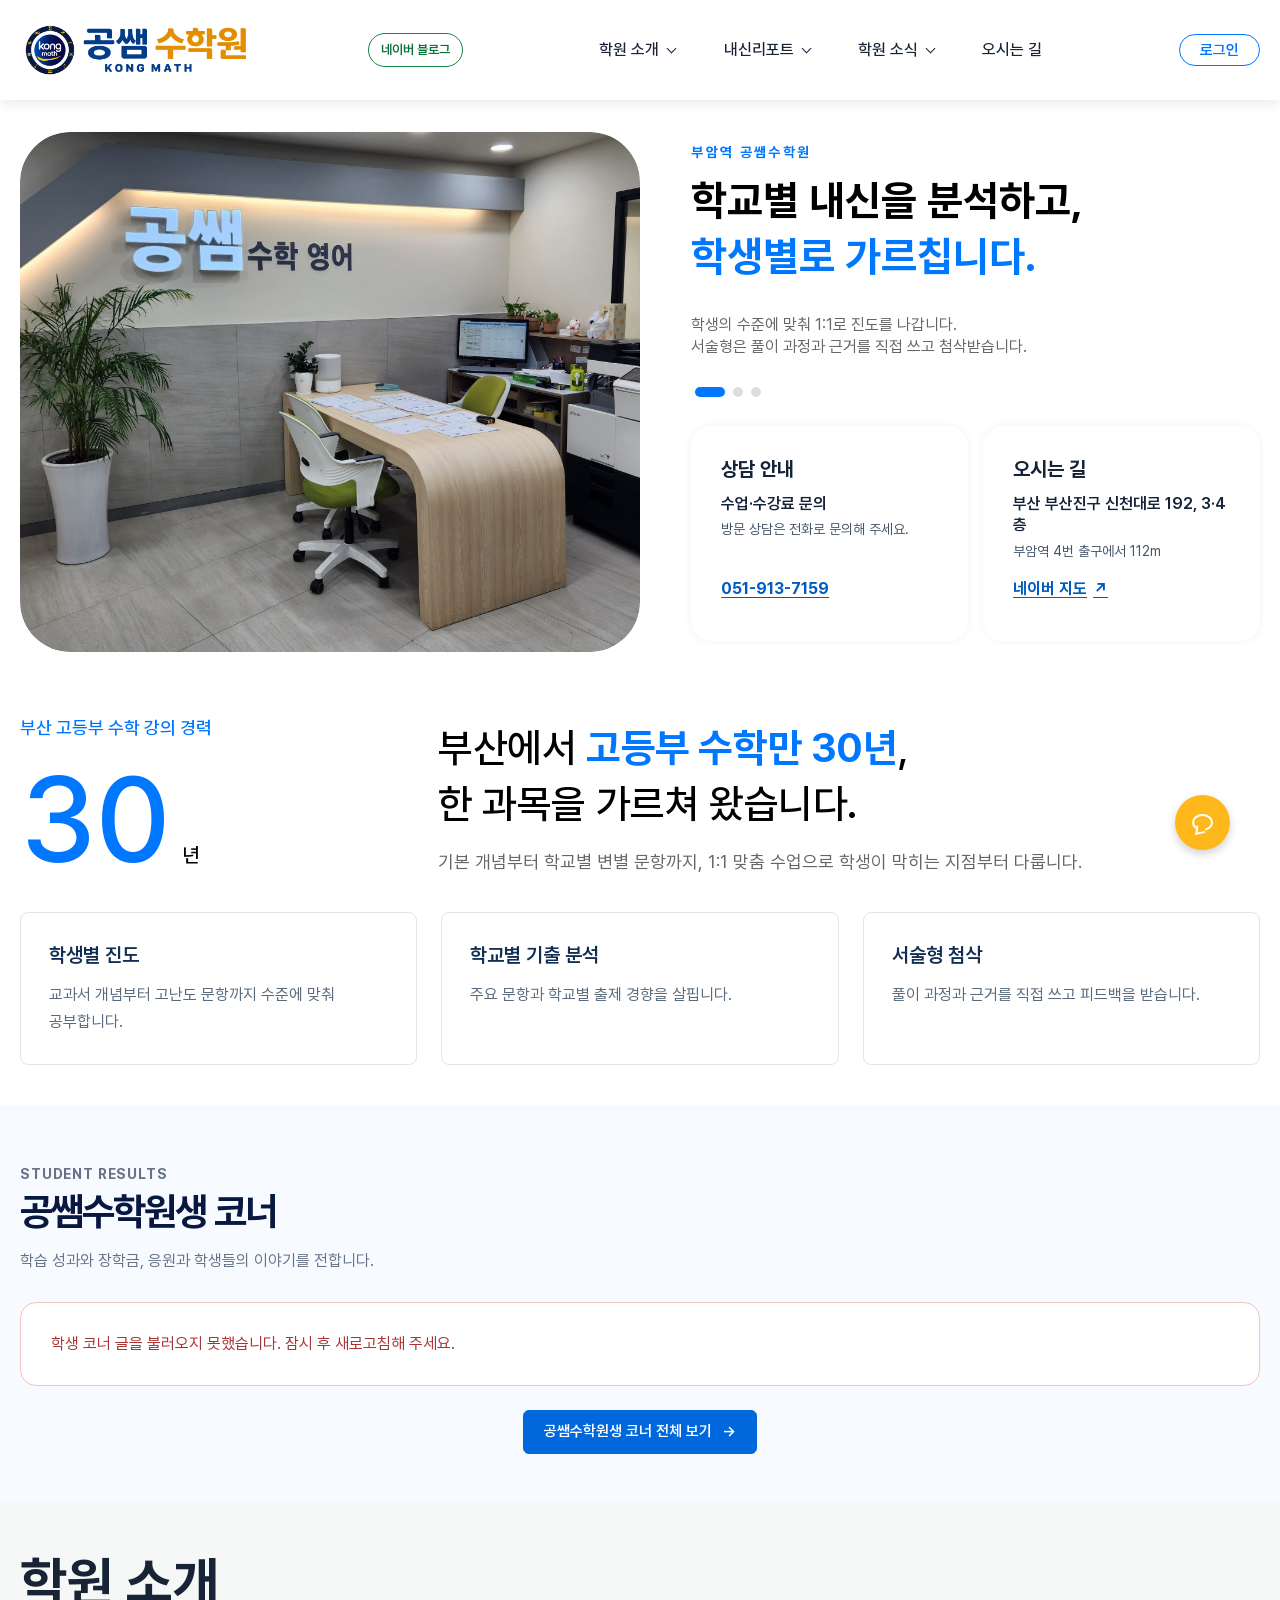
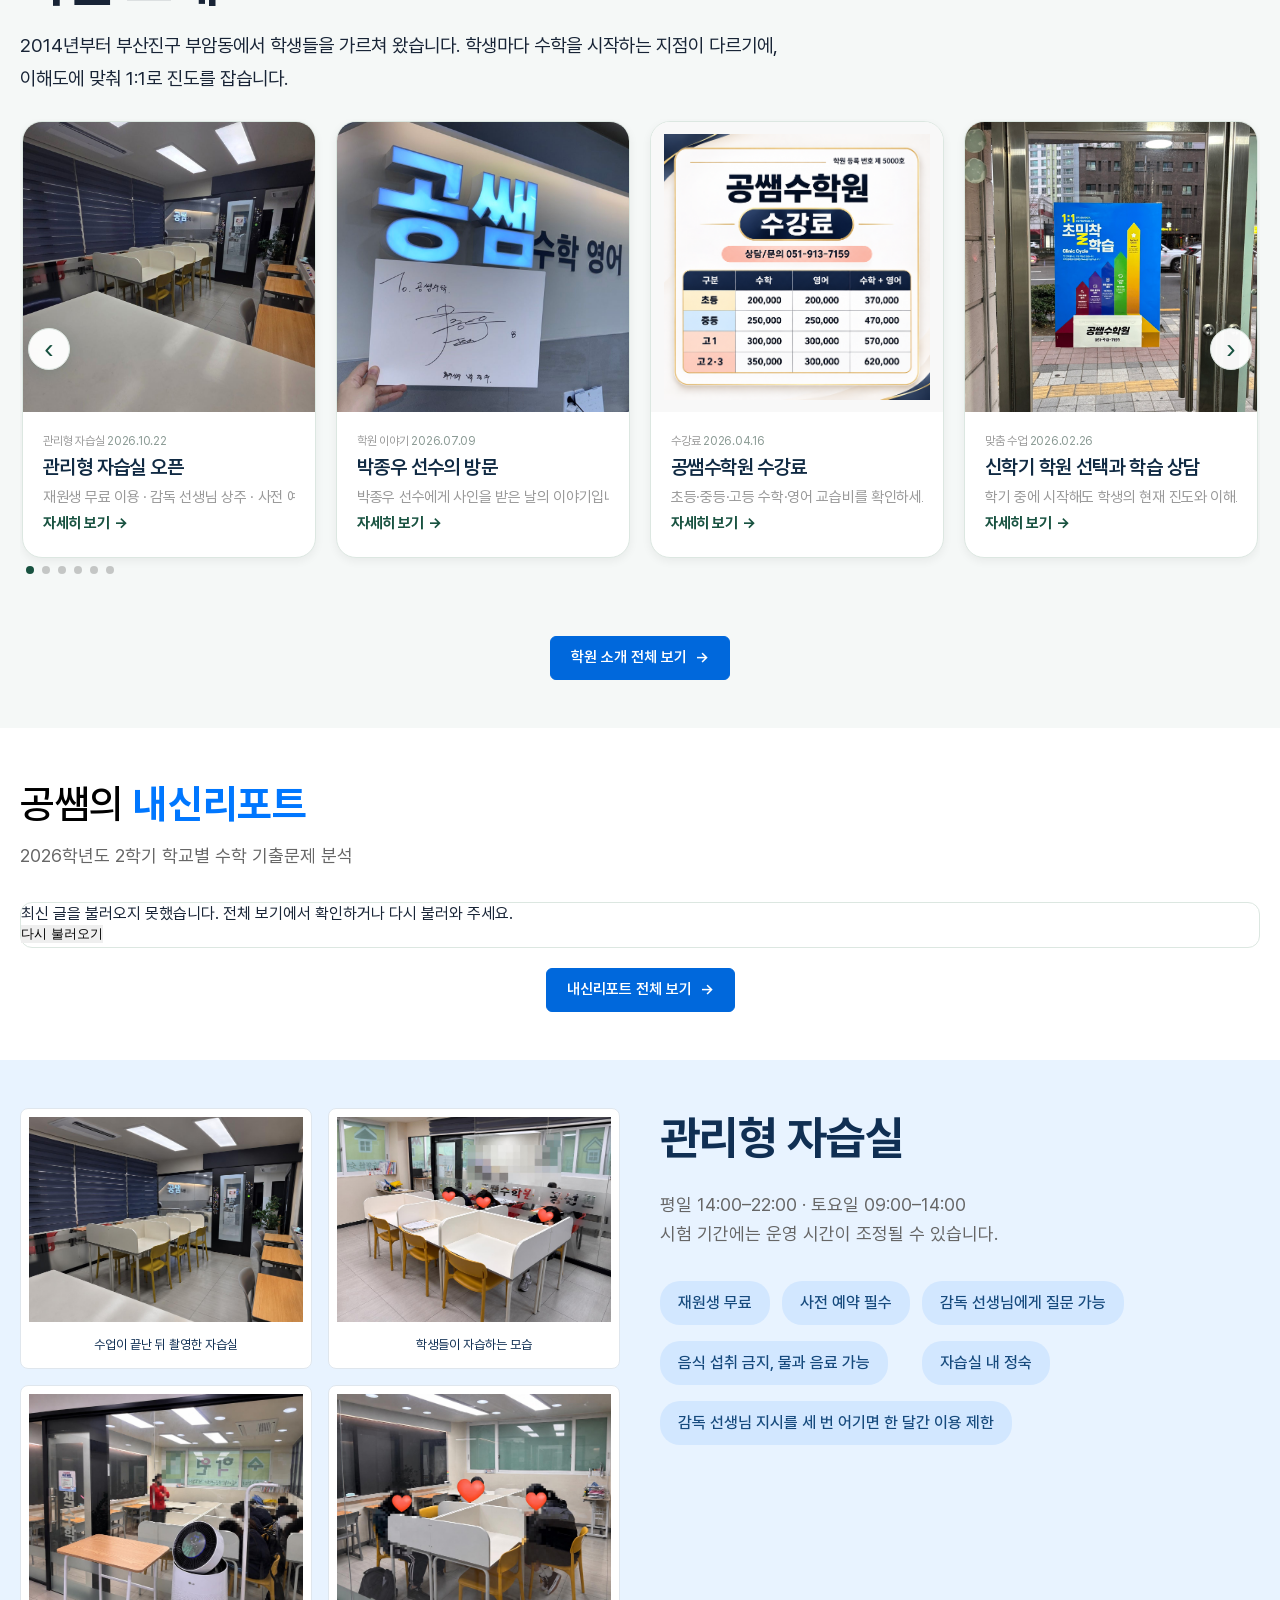
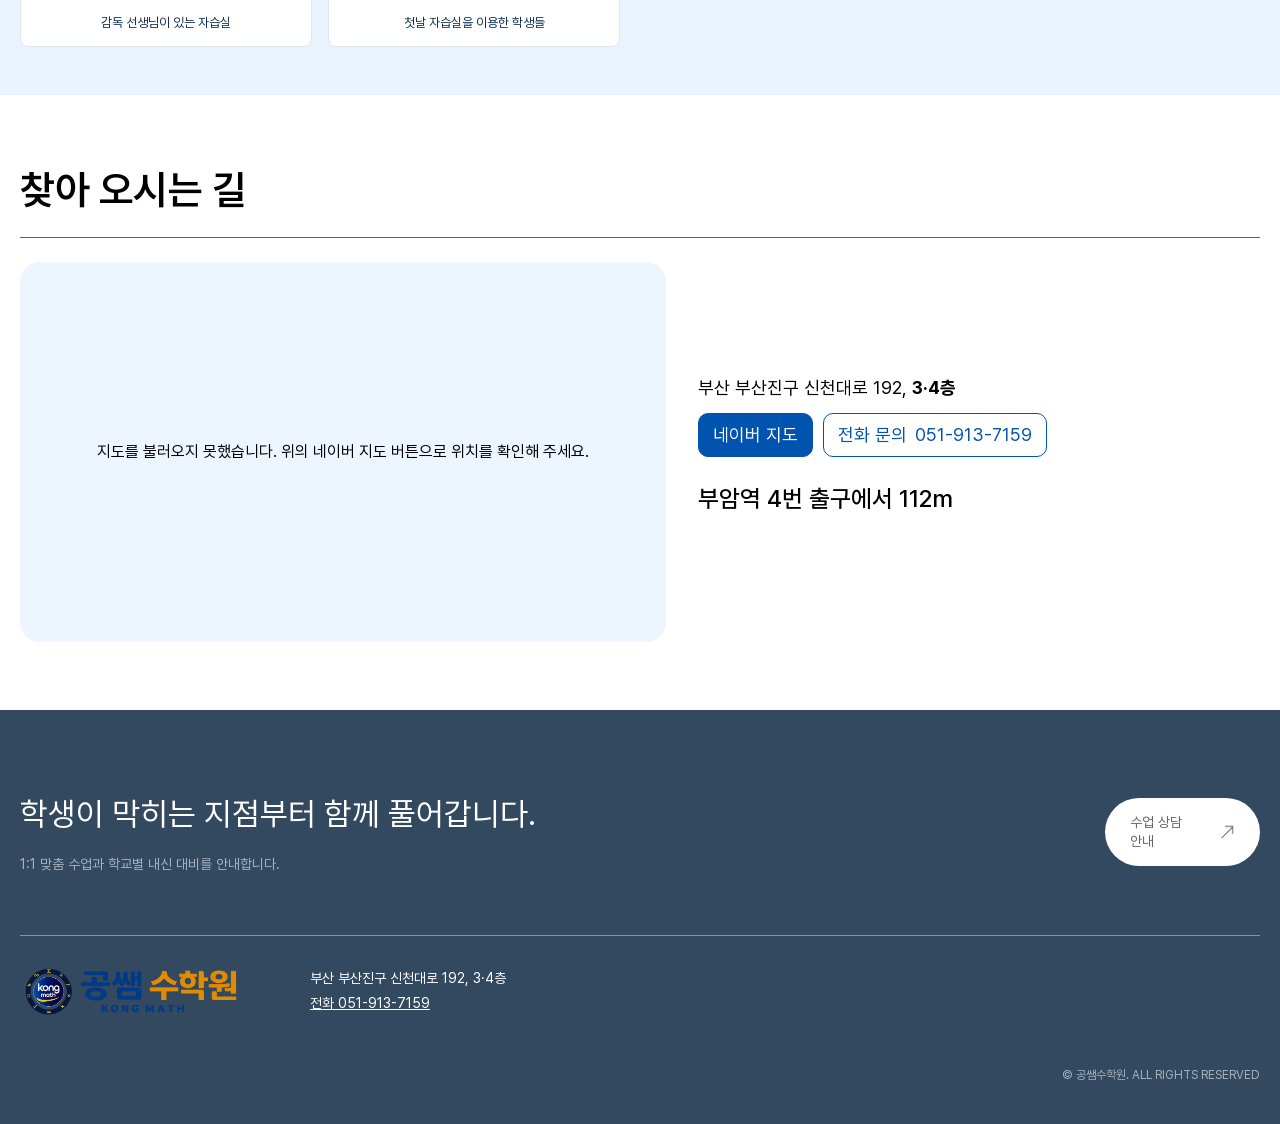
==== index.html @ fb106314 "Keep future student cards uniform while covers are prepared" ====
<!DOCTYPE html>
<html lang="ko">

<head>
  <meta charset="UTF-8">
  <meta name="viewport" content="width=device-width, initial-scale=1.0">
  <title>공쌤수학원</title>
  <meta name="description" content="부산 공쌤수학원의 학교별 내신 분석, 1:1 맞춤 수업과 상담 안내">
  <meta property="og:type" content="website">
  <meta property="og:locale" content="ko_KR">
  <meta property="og:title" content="공쌤수학원">
  <meta property="og:description" content="학교별 내신 분석, 1:1 맞춤 수업과 상담 안내">
  <link rel="canonical" href="https://niccol23.github.io/kongmath/">
  <meta property="og:url" content="https://niccol23.github.io/kongmath/">
  <meta property="og:image" content="https://niccol23.github.io/kongmath/imges/common/kong-math-navy-gold-share.png">
  <meta property="og:image:type" content="image/png">
  <meta property="og:image:width" content="1200">
  <meta property="og:image:height" content="630">
  <meta property="og:image:alt" content="공쌤 수학원 KONG MATH 로고">

  
  <link rel="icon" type="image/png" sizes="64x64" href="imges/common/kong-math-navy-gold-64.png">
  <link rel="apple-touch-icon" sizes="180x180" href="imges/common/kong-math-navy-gold-180.png">


  <!--font-->
  <link rel="stylesheet" href="css/font.css">

  <!--icon-->
  

  <!--css-->
  <link rel="stylesheet" href="css/reset.css">
  <link rel="stylesheet" href="css/swiper-bundle.min.css">
  <link rel="stylesheet" href="css/aos.css">

  <link rel="stylesheet" href="css/common.css?v=global-overlay-guard">
  <link rel="stylesheet" href="css/main.css?v=no-blur-anywhere">
  <link rel="stylesheet" href="css/hero-motion.css?v=contact-cards">

  <!-- 새 헤더의 스타일과 펼침 동작을 불러옵니다. -->
  <link rel="stylesheet" href="css/armi-header.css?v=managed-layout">
  <script defer src="js/armi-header.js?v=community-1.30.0"></script>

  <!--js-->
  <script src="js/jquery-4.0.0.min.js"></script>
  <script src="js/swiper-bundle.min.js"></script>
  <script src="js/aos.js"></script>
  <script src="js/common.js?v=featured-image-links"></script>
  <script defer src="js/hero-motion.js?v=scene-indicators"></script>
  
  <script defer src="js/save-teeth-motion.js"></script>
  <link rel="stylesheet" href="css/kongmath.css?v=blur-removal">
  <link rel="stylesheet" href="css/academy-cards.css?v=academy-six-card-slider-v3">
  <link rel="stylesheet" href="css/reviews.css?v=student-card-component-preview">
  <script defer src="js/student-case-card.js?v=student-corner-1.34.0-cards2"></script>
  <script defer src="js/home-content.js?v=studyroom-academy-admin-1"></script>
  <script defer src="js/latest-exam-reports.js?v=latest-three-1"></script>
<script defer src="js/student-preview.js?v=student-corner-1.34.0-cards2"></script>
  <script>
    const formerSectionPage = new Map([
      ["#notices", "notices.html"],
      ["#faq", "consultation.html"],
      ["#tuition", "tuition.html"],
      ["#academy-daily", "daily.html"],
      ["#student-corner", "students.html"],
      ["#academy-news", "students.html"]
    ]).get(window.location.hash);
    if (formerSectionPage) window.location.replace(formerSectionPage);
    if (/^#daily-\d+$/.test(window.location.hash)) {
      window.location.replace("daily.html" + window.location.hash);
    }
    if (/^#student-\d+$/.test(window.location.hash)) {
      window.location.replace("students.html" + window.location.hash);
    }
    // 이전에 공유한 리포트 주소를 새 페이지로 연결합니다.
    if (/^#report-\d+$/.test(window.location.hash)) {
      window.location.replace("reports.html" + window.location.hash);
    }
  </script>
<script defer src="js/home-academy-cards.js?v=card-photo-detail-1"></script>
  <script defer src="js/footer-component.js?v=managed-layout"></script>
<link rel="stylesheet" href="css/home-compact.css?v=report-align-1">
<link rel="stylesheet" href="css/home-feature-design.css?v=1.28.1">
<script defer src="js/home-feature-design.js?v=1.27.0"></script>
<link rel="stylesheet" href="css/studyroom-boxes.css?v=studyroom-boxes-6">
<script defer src="js/studyroom-boxes.js?v=studyroom-boxes-1"></script>
<link rel="stylesheet" href="css/home-study-photo-design.css?v=1.28.0">
<script defer src="js/home-study-photo-design.js?v=1.28.0"></script>
<link rel="stylesheet" href="css/home-width.css?v=1460-1"><script defer src="js/studyroom-wide.js?v=wide-1"></script><link rel="stylesheet" href="css/studyroom-guide.css?v=guide-3"><script defer src="js/site-image-viewer.js?v=2"></script><link rel="stylesheet" href="css/card-interactions.css?v=2"><script defer src="js/card-interactions.js?v=1"></script><link rel="stylesheet" href="css/student-corner.css?v=1.34.0-cards3"></head>

<body class="km-home-compact">
  <div id="wrap">
    <header class="armi-header">
      <div class="inner armi-header-row">
        <h1><a href="index.html"><img class="kong-header-logo" src="imges/common/kong-math-navy-gold-wordmark.png" alt="공쌤 수학원 KONG MATH"></a></h1>
        <button class="armi-header-login armi-mobile-login" type="button" disabled>로그인</button>
        <button type="button" class="armi-mobile-trigger" aria-expanded="false" aria-controls="armi-site-nav">메뉴</button>
        <!-- PC와 모바일이 같은 메뉴와 링크를 사용합니다. -->
        <nav class="armi-nav" id="armi-site-nav" aria-label="주 메뉴">
          <div class="armi-mobile-quick"><a href="https://map.naver.com/p/entry/place/1005775920">오시는 길</a><a href="studyroom.html">관리형 자습실</a></div>
<ul class="armi-nav-items">
<li><button type="button" class="armi-nav-trigger" aria-expanded="false" aria-controls="armi-nav-about">학원 소개</button><div class="armi-nav-panel" id="armi-nav-about" hidden><ul><li><a href="academy.html">학원 소개 전체</a></li><li><a href="studyroom.html">관리형 자습실</a></li><li><a href="tuition.html">수강료 안내</a></li><li><a href="https://kongmath.mycafe24.com/online-consultation/">상담 안내</a></li></ul></div></li>
<li><button type="button" class="armi-nav-trigger" aria-expanded="false" aria-controls="armi-nav-care">내신리포트</button><div class="armi-nav-panel" id="armi-nav-care" hidden><ul><li><a href="reports.html">내신리포트 전체 보기</a></li><li><a href="https://blog.naver.com/PostList.naver?blogId=tyk999&amp;categoryNo=9">네이버 블로그 내신리포트</a></li></ul></div></li>
<li><button type="button" class="armi-nav-trigger" aria-expanded="false" aria-controls="armi-nav-news">학원 소식</button><div class="armi-nav-panel" id="armi-nav-news" hidden><ul><li><a href="notices.html">공지사항</a></li><li><a href="daily.html">공쌤수학 일상</a></li><li><a href="students.html">공쌤수학원생 코너</a></li><li><a href="reviews.html">학생·학부모 후기</a></li><li><a href="https://blog.naver.com/tyk999">공쌤수학원 네이버 블로그</a></li></ul></div></li><li><a href="https://map.naver.com/p/entry/place/1005775920">오시는 길</a></li>
</ul></nav>
        <button class="armi-header-login" type="button" disabled>로그인</button>
      </div>
    </header>

    <main>

      <!-- 스크롤 구간을 만들고 그 안에서 히어로 화면을 잠시 고정합니다. -->
      <div class="hero-scroll-track intro-transition"><div class="intro-transition-stage">
      <section id="main-visual">
        <div class="inner">

          <!-- 왼쪽 -->
          <div class="swiper visual-img">
            <ul class="swiper-wrapper">

              <li class="swiper-slide">
                <img src="imges/main/academy.jpg" alt="공쌤수학원 로비" class="main-pc-img">
                <img src="imges/main/academy.jpg" alt="공쌤수학원 로비">
              </li>

              <li class="swiper-slide">
                <img src="imges/main/blog-study-room.jpg" alt="공쌤수학원 관리형 자습실" class="main-pc-img">
                <img src="imges/main/blog-study-room.jpg" alt="공쌤수학원 관리형 자습실">
              </li>

              <li class="swiper-slide">
                <img src="imges/main/blog-special-class.jpg" alt="공쌤수학원에서 진행한 중3 국어 특강" class="main-pc-img">
                <img src="imges/main/blog-special-class.jpg" alt="공쌤수학원에서 진행한 중3 국어 특강">
              </li>
            </ul><!--.swiper-wrapper-->

          </div><!--.swiper visual-img-->

          <!-- 오른쪽 -->
          <div class="visual-content">

            <div class="visual-top">
              <!-- 문구 슬라이드 -->
              <div class="swiper visual-text-swiper">
                <ul class="swiper-wrapper">

                  <li class="swiper-slide">
                    <div class="visual-text">
                      <p class="visual-en">부암역 공쌤수학원</p><h2>학교별 내신을 분석하고,<br><span>학생별로 가르칩니다.</span></h2><p class="visual-desc">학생의 수준에 맞춰 1:1로 진도를 나갑니다.<br>서술형은 풀이 과정과 근거를 직접 쓰고 첨삭받습니다.</p>
                    </div>
                  </li>

                  <li class="swiper-slide">
                    <div class="visual-text">
                      <p class="visual-en">부암역 공쌤수학원</p><h2>수업이 끝난 뒤에도,<br><span>관리형 자습실</span>에서.</h2><p class="visual-desc">재원생은 무료로 이용할 수 있습니다.<br>모르는 문제는 자습 감독 선생님에게 질문할 수 있습니다.</p>
                    </div>
                  </li>

                  <li class="swiper-slide">
                    <div class="visual-text">
                      <p class="visual-en">부암역 공쌤수학원</p>
                      <h2>학교별 시험 범위에 맞춘<br><span>중3 국어 특강</span></h2>
                      <p class="visual-desc">정기고사를 앞두고 핵심 작품과 문법을 정리했습니다.</p>
                    </div>
                  </li>
                </ul><!--.swiper-wrapper-->

              </div><!--swiper visual-text-swiper-->

              <!-- 반응형 예약 버튼 -->
              <div class="visual-btn">
                <a href="tel:0519137159">
                              전화상담
                </a>

                <a href="https://map.naver.com/v5/entry/place/1005775920">
                  <span aria-hidden="true">↗</span>
                  네이버 지도
                </a>
              </div><!--.visual-btn-->
            </div><!--.visual-top-->

            <div class="hero-controls" aria-label="메인 배너 조작" role="group">
              <button type="button" data-scene="0" aria-label="첫 번째 장면" aria-pressed="true"></button>
              <button type="button" data-scene="1" aria-label="두 번째 장면" aria-pressed="false"></button>
              <button type="button" data-scene="2" aria-label="세 번째 장면 · 중3 국어 특강" aria-pressed="false"></button>
            </div>
            <div class="visual-info hero-contact-cards">
              <div class="hero-contact-card">
                <h3>상담 안내</h3>
                <p>수업·수강료 문의</p>
                <p class="hero-contact-note">방문 상담은 전화로 문의해 주세요.</p>
                <a href="tel:0519137159" class="hero-contact-action">051-913-7159</a>
              </div>
              <div class="hero-contact-card">
                <h3>오시는 길</h3>
                <p>부산 부산진구 신천대로 192, 3·4층</p>
                <p class="hero-contact-note">부암역 4번 출구에서 112m</p>
                <a href="https://map.naver.com/v5/entry/place/1005775920" class="hero-contact-action">네이버 지도 <span aria-hidden="true">↗</span></a>
              </div>
            </div>
          </div><!--.visual-content-->

        </div><!--.inner-->

      </section><!--#main-visual-->


      <section id="clinic-intro" tabindex="-1">
        <div class="inner">

          <!-- PC에서만 보이는 경력 정보 -->
          <div class="intro-career"><p class="career-label">부산 고등부 수학 강의 경력</p><div class="career-number"><strong class="count-num" data-count="30">30</strong>년</div></div>

          <!-- 메인 문구 -->
          <div class="intro-content"><h2>부산에서 <span>고등부 수학만 30년</span>,<br>한 과목을 가르쳐 왔습니다.</h2><p class="intro-desc">기본 개념부터 학교별 변별 문항까지, 1:1 맞춤 수업으로 학생이 막히는 지점부터 다룹니다.</p></div>
<div class="intro-values">
<div class="value-item"><h3>학생별 진도</h3><p>교과서 개념부터 고난도 문항까지 수준에 맞춰 공부합니다.</p></div>
<div class="value-item"><h3>학교별 기출 분석</h3><p>주요 문항과 학교별 출제 경향을 살핍니다.</p></div>
<div class="value-item"><h3>서술형 첨삭</h3><p>풀이 과정과 근거를 직접 쓰고 피드백을 받습니다.</p></div></div><!--.intro-values-->

        </div><!--.inner-->
      </section><!--#clinic-intro-->
      </div><!--.intro-transition-stage-->
      </div><!--.intro-transition-->

      <section class="reviews-preview" aria-labelledby="student-results-title">
        <div class="inner">
          <div class="reviews-preview__heading">
            <div>
              <p class="reviews-section__eyebrow">STUDENT RESULTS</p>
              <h2 id="student-results-title">공쌤수학원생 코너</h2>
              <p>학습 성과와 장학금, 응원과 학생들의 이야기를 전합니다.</p>
            </div>
          </div>
          <div class="review-case-grid student-preview-grid" data-student-preview-grid>
            <p class="reviews-empty">공쌤수학원생 코너를 불러오는 중입니다.</p>
          </div>
          <p class="reviews-preview__footer">
            <a href="students.html">공쌤수학원생 코너 전체 보기 <span aria-hidden="true">→</span></a>
          </p>
        </div>
      </section>

      <section class="academy-about" id="academy-about" aria-labelledby="academy-about-title">
        <div class="inner">
          <div class="academy-about-heading">
            <h2 id="academy-about-title">학원 소개</h2>
            <p>2014년부터 부산진구 부암동에서 학생들을 가르쳐 왔습니다. 학생마다 수학을 시작하는 지점이 다르기에, 이해도에 맞춰 1:1로 진도를 잡습니다.</p>
          </div>
          <div class="academy-featured-slider" data-academy-featured aria-label="메인 학원 소개 카드"></div><p class="academy-preview-all"><a href="academy.html" class="km-card-all">학원 소개 전체 보기 <span aria-hidden="true">→</span></a></p>
          <div class="academy-legacy-cards" hidden>
          <div class="about-story-featured">
            <article class="about-story academy-card" id="about-studyroom">
              <a class="about-story-image academy-card__image" href="studyroom.html"><img src="imges/main/about-studyroom-1.jpg" width="900" height="1200" alt="관리형 자습실 사진 4장 보기" loading="lazy" decoding="async"></a>
              <div class="about-story-content academy-card__body">
                <p class="about-story-meta academy-card__category">관리형 자습실 <time datetime="2026-10-22">2026.10.22</time></p>
                <h3 class="academy-card__title">관리형 자습실 오픈</h3>
                <p class="academy-card__description">재원생 무료 이용 · 감독 선생님 상주 · 사전 예약</p>
                <details>
                  <summary class="academy-card__link">본문 읽기<span class="about-story-sr"> – 관리형 자습실 오픈</span></summary>
                  <div class="about-story-body">
                    <p>공쌤수학원 학생은 누구나 무료로 이용할 수 있습니다. 자습 중 막히는 문제가 있으면 상주하는 감독 선생님에게 질문할 수 있습니다. 칸막이 좌석 6석과 추가 좌석 6석이 마련되어 있습니다.</p>
                    <ul><li>평일 14:00–22:00, 토요일 09:00–14:00 운영. 시험 기간에는 조정될 수 있습니다.</li><li>사용 전 예약이 필요합니다. 다른 학생의 공부를 방해하는 행동과 음식 섭취를 금지하며, 물과 음료는 가능합니다.</li><li>감독 선생님의 지시를 세 번 어기면 한 달간 이용할 수 없습니다.</li></ul>
                    <p><a href="studyroom.html">자습실 안내</a> · <a href="https://map.naver.com/p/entry/place/1005775920">찾아오시는 길</a></p>
                  </div>
                </details>
              </div>
            </article>
            <article class="about-story academy-card" id="about-football">
              <a class="about-story-image academy-card__image" href="imges/main/about-football-1.jpg"><img src="imges/main/about-football-1.jpg" width="900" height="900" alt="학원에 전해진 박종우 선수 사인" loading="lazy" decoding="async"></a>
              <div class="about-story-content academy-card__body">
                <p class="about-story-meta academy-card__category">학원 이야기 <time datetime="2026-07-09">2026.07.09</time></p>
                <h3 class="academy-card__title">박종우 선수의 방문</h3>
                <p class="academy-card__description">박종우 선수에게 사인을 받은 날의 이야기입니다.</p>
                <details>
                  <summary class="academy-card__link">본문 읽기<span class="about-story-sr"> – 박종우 선수의 방문</span></summary>
                  <div class="about-story-body">
                    <p>공쌤수학원에 방문한 박종우 선수에게 사인을 받을 기회가 있었습니다. 블로그에서는 2012년 런던 올림픽 축구 동메달에 기여한 대한민국 국가대표 미드필더로 박 선수를 소개했습니다.</p>
                    <p>뜻밖의 만남이 오래 기억에 남을 추억이 되었습니다. 흔쾌히 사인해 주신 박종우 선수에게 감사와 응원을 전합니다.</p>
                    <div class="about-photo-grid">
                      <a href="imges/main/about-football-2.jpg"><img src="imges/main/about-football-2.jpg" width="900" height="900" alt="박종우 선수 친필 사인" loading="lazy" decoding="async"></a>
                    </div>
                    <a href="imges/main/about-football-1.jpg">대표 사진 크게 보기</a>
                    <a href="https://blog.naver.com/tyk999/224341831178">네이버 블로그 원문 ↗</a>
                  </div>
                </details>
              </div>
            </article>
            <article class="about-story academy-card" id="about-tuition">
              <a class="about-story-image academy-card__image about-story-image--poster" href="tuition.html"><img src="imges/main/about-tuition-1.jpg" width="966" height="966" alt="공쌤수학원 수강료 안내 포스터" loading="lazy" decoding="async"></a>
              <div class="about-story-content academy-card__body">
                <p class="about-story-meta academy-card__category">수강료 <time datetime="2026-04-16">2026.04.16</time></p>
                <h3 class="academy-card__title">공쌤수학원 수강료</h3>
                <p class="academy-card__description">초등·중등·고등 수학·영어 교습비를 확인하세요.</p>
                <details>
                  <summary class="academy-card__link">본문 읽기<span class="about-story-sr"> – 공쌤수학원 수강료</span></summary>
                  <div class="about-story-body">
                    <p>2026년 4월 16일 블로그에 교습비 안내를 게시했습니다. 초등, 중등, 고1, 고2·고3의 수학과 영어 단과 및 두 과목 동시 수강 금액을 홈페이지 표에서 확인할 수 있습니다.</p>
                    <p><a href="tuition.html">학년별 수강료 표 보기</a> · <a href="tel:0519137159">수강 상담</a></p>
                    <a href="imges/main/about-tuition-1.jpg">수강료 포스터 전체 보기</a>
                    <a href="https://blog.naver.com/tyk999/224254587643">네이버 블로그 원문 ↗</a>
                  </div>
                </details>
              </div>
            </article>
            <article class="about-story academy-card" id="about-consult">
              <a class="about-story-image academy-card__image" href="imges/main/about-consult-1.jpg"><img src="imges/main/about-consult-1.jpg" width="900" height="1200" alt="공쌤수학원 출입구" loading="lazy" decoding="async"></a>
              <div class="about-story-content academy-card__body">
                <p class="about-story-meta academy-card__category">맞춤 수업 <time datetime="2026-02-26">2026.02.26</time></p>
                <h3 class="academy-card__title">신학기 학원 선택과 학습 상담</h3>
                <p class="academy-card__description">학기 중에 시작해도 학생의 현재 진도와 이해도에서 출발합니다.</p>
                <details>
                  <summary class="academy-card__link">본문 읽기<span class="about-story-sr"> – 신학기 학원 선택과 학습 상담</span></summary>
                  <div class="about-story-body">
                    <p>학생의 진도와 이해도에 맞춰 1:1로 수업합니다. 빠르게 이해한 학생은 심화 문제까지 확장하고, 개념 보완이 필요한 학생은 앞 단원이나 이전 학년에 놓친 부분부터 다시 점검합니다.</p>
                    <p>각 반에는 담당 선생님이 있어 수업 중 바로 질문할 수 있습니다. 선생님이 직접 채점하며 어떤 개념과 풀이 단계에서 막히는지 살핍니다. 오답이 많은 단원은 보충 과제를 제공하고, 비슷한 유형을 다시 풀어 이해했는지 확인합니다.</p>
                    <p><a href="tel:0519137159">051-913-7159</a></p>
                    <a href="imges/main/about-consult-1.jpg">출입구 사진 크게 보기</a>
                    <a href="https://blog.naver.com/tyk999/224197227687">네이버 블로그 원문 ↗</a>
                  </div>
                </details>
              </div>
            </article>
          </div>
          <div class="about-story-carousel">
            <div id="about-story-track" class="about-story-grid" role="region" aria-label="지난 학원 소개 카드" tabindex="0">
              <article class="about-story academy-card" id="about-semester">
                <a class="academy-card__image" href="imges/main/about-semester-1.jpg"><img src="imges/main/about-semester-card.jpg" width="1200" height="800" alt="새 학기 응원 안내 이미지" loading="lazy" decoding="async"></a>
                <div class="about-story-content academy-card__body">
                  <p class="about-story-meta academy-card__category">학습 습관 <time datetime="2025-02-27">2025.02.27</time></p>
                  <h3 class="academy-card__title">새 학기 수학·영어 학습 안내</h3>
                  <p class="academy-card__description">새 학년의 기초를 점검하고 예습과 복습 습관을 만듭니다.</p>
                  <details>
                    <summary class="academy-card__link">본문 읽기<span class="about-story-sr"> – 새 학기 수학·영어 학습 안내</span></summary>
                    <div class="about-story-body">
                      <p>새 학기부터 예습과 복습을 꾸준히 하는 습관은 중간·기말고사 준비에도 도움이 됩니다. 단원이 이어지는 수학과 영어는 새 학년을 시작할 때 앞에서 배운 기초부터 점검합니다.</p>
                      <p>핵심 개념을 익힌 뒤 실전과 고난도 문제로 이어갑니다. 소수 인원 수업에서 학생의 학습 상태와 오답 경향을 살피고, 선행 진도와 복습을 함께 관리합니다. 막히는 문제는 질문으로 해결한 뒤 오답노트로 다시 확인합니다.</p>
                      <a href="https://blog.naver.com/tyk999/223776445500">네이버 블로그 원문 ↗</a>
                    </div>
                  </details>
                </div>
              </article>
              <article class="about-story academy-card" id="about-persistence">
                <a class="academy-card__image" href="imges/main/about-persistence-1.jpg"><img src="imges/main/about-persistence-card.jpg" width="1200" height="800" alt="치악산 복숭아 패러디 포스터" loading="lazy" decoding="async"></a>
                <div class="about-story-content academy-card__body">
                  <p class="about-story-meta academy-card__category">학원 이야기 <time datetime="2024-07-22">2024.07.22</time></p>
                  <h3 class="academy-card__title">될 때까지 하는 공쌤수학원</h3>
                  <p class="academy-card__description">부암·부전·당감·전포 인근에 붙인 학원 포스터 이야기입니다.</p>
                  <details>
                    <summary class="academy-card__link">본문 읽기<span class="about-story-sr"> – 될 때까지 하는 공쌤수학원</span></summary>
                    <div class="about-story-body">
                      <p>‘치악산 복숭아’를 패러디한 포스터에, 학생이 숙제를 마치고 어려운 개념을 이해할 때까지 지도하는 선생님들의 끈기를 담았습니다. 포스터의 QR 코드는 당시 학원 블로그로 연결됐습니다.</p>
                      <div class="about-photo-grid">
                        <a href="imges/main/about-persistence-2.jpg"><img src="imges/main/about-persistence-2.jpg" width="620" height="797" alt="학원 앞에 붙인 포스터" loading="lazy" decoding="async"></a>
                      </div>
                      <a href="https://blog.naver.com/tyk999/223521721628">네이버 블로그 원문 ↗</a>
                    </div>
                  </details>
                </div>
              </article>
              <article class="about-story academy-card" id="about-basics">
                <a class="academy-card__image" href="imges/main/about-math-basics.jpg"><img src="imges/main/about-math-basics.jpg" width="900" height="600" alt="모눈 공책에 연필과 자로 도형을 그리며 수학 기본기를 연습하는 모습" loading="lazy" decoding="async"></a>
                <div class="about-story-content academy-card__body">
                  <p class="about-story-meta academy-card__category">수학 기본기 <time datetime="2023-11-02">2023.11.02</time></p>
                  <h3 class="academy-card__title">수학이 어렵게 느껴질 때</h3>
                  <p class="academy-card__description">기본기를 차근차근 쌓고, 새 문제에 적용하는 힘을 기릅니다.</p>
                  <details>
                    <summary class="academy-card__link">본문 읽기<span class="about-story-sr"> – 수학이 어렵게 느껴질 때</span></summary>
                    <div class="about-story-body">
                      <p>기초가 약한 학생에게는 기본기를 다지는 과정이 처음에 어렵게 느껴질 수 있습니다. 초등 과정에서 드러나지 않았던 빈틈도 중학교 2·3학년이 되어 개념과 문제가 복잡해지면 드러날 수 있습니다.</p>
                      <p>개념과 풀이 원리를 충분히 익히고 스스로 응용하도록 지도합니다. 기본기가 탄탄해지면 어려운 문제도 풀이를 단계별로 생각하며 접근할 수 있습니다.</p>
                      <a href="https://blog.naver.com/tyk999/223254061563">네이버 블로그 원문 ↗</a>
                    </div>
                  </details>
                </div>
              </article>
              <article class="about-story academy-card" id="about-written">
                <a class="academy-card__image" href="imges/main/about-written-1.jpg"><img src="imges/main/about-written-1.jpg" width="900" height="900" alt="서술형 대비 교재" loading="lazy" decoding="async"></a>
                <div class="about-story-content academy-card__body">
                  <p class="about-story-meta academy-card__category">내신 대비 <time datetime="2023-11-02">2023.11.02</time></p>
                  <h3 class="academy-card__title">공쌤수학원의 서술형 대비</h3>
                  <p class="academy-card__description">풀이 근거를 쓰는 연습을 교재와 학원 자체 학습지로 이어갑니다.</p>
                  <details>
                    <summary class="academy-card__link">본문 읽기<span class="about-story-sr"> – 공쌤수학원의 서술형 대비</span></summary>
                    <div class="about-story-body">
                      <p>초등부터 풀이를 글로 쓰는 연습을 합니다. 교재와 학원에서 만든 학습지로 필요한 근거를 골라 쓰고, 시험 시간 안에 풀이를 정리하는 방법을 익힙니다. 중학생은 객관식과 서술형을 함께 점검합니다.</p>
                      <p>2023년 당시 예비 중1 대상 서술형 추가 수업을 이듬해 2월까지 운영한다고 안내했습니다. 같은 글에서 당시 중3 기말고사 서술형 감점이 거의 없었다는 결과를 소개했습니다.</p>
                      <p><a href="reports.html">학교별 내신리포트</a></p>
                      <div class="about-photo-grid">
                        <a href="imges/main/about-written-2.jpg"><img src="imges/main/about-written-2.jpg" width="900" height="794" alt="서술형 문제 풀이 자료" loading="lazy" decoding="async"></a>
                        <a href="imges/main/about-written-3.jpg"><img src="imges/main/about-written-3.jpg" width="900" height="900" alt="서술형 연습 학습지" loading="lazy" decoding="async"></a>
                      </div>
                      <a href="https://blog.naver.com/tyk999/223254036646">네이버 블로그 원문 ↗</a>
                    </div>
                  </details>
                </div>
              </article>
              <article class="about-story academy-card" id="about-clinic">
                <a class="academy-card__image" href="imges/main/about-clinic-1.png"><img src="imges/main/about-clinic-card-guide.png" width="1200" height="800" alt="공쌤수학원 수업과 오답 클리닉 안내" loading="lazy" decoding="async"></a>
                <div class="about-story-content academy-card__body">
                  <p class="about-story-meta academy-card__category">맞춤 수업 <time datetime="2023-08-13">2023.08.13</time></p>
                  <h3 class="academy-card__title">1:1 진도와 오답 클리닉</h3>
                  <p class="academy-card__description">월말평가로 약한 단원을 찾아 유사 문제로 다시 연습합니다.</p>
                  <details>
                    <summary class="academy-card__link">본문 읽기<span class="about-story-sr"> – 1:1 진도와 오답 클리닉</span></summary>
                    <div class="about-story-body">
                      <p>학원 수업이 처음인 학생과 선행학습을 한 학생 모두 현재 수준에 맞는 진도로 공부합니다. 시험 기간에는 풀이를 글로 쓰기 어려워하는 학생을 위한 서술형 수업도 병행합니다.</p>
                      <p>월말평가 후 개인별 약점을 파악해 보충 학습을 진행합니다. 같은 문제의 답을 외우는 데 그치지 않도록 유사 유형을 제공하고, 풀이 방법을 다른 문제에도 적용할 수 있는지 확인합니다.</p>
                      <a href="https://blog.naver.com/tyk999/223182561406">네이버 블로그 원문 ↗</a>
                    </div>
                  </details>
                </div>
              </article>
              <article class="about-story academy-card" id="about-academy">
                <a class="academy-card__image" href="imges/main/about-academy-1.jpg"><img src="imges/main/about-academy-1.jpg" width="900" height="1200" alt="학원 상담 데스크" loading="lazy" decoding="async"></a>
                <div class="about-story-content academy-card__body">
                  <p class="about-story-meta academy-card__category">학원과 시설 <time datetime="2023-08-13">2023.08.13</time></p>
                  <h3 class="academy-card__title">공쌤수학원 소개</h3>
                  <p class="academy-card__description">2014년부터 부산진구 부암동에서 수학을 가르쳐 왔습니다.</p>
                  <details>
                    <summary class="academy-card__link">본문 읽기<span class="about-story-sr"> – 공쌤수학원 소개</span></summary>
                    <div class="about-story-body">
                      <p>공쌤수학원은 부산광역시 부산진구 신천대로 192 건물 3·4층에 있습니다. 지하철 2호선 부암역 4번 출구와 당감입구 버스정류장에서 찾아오실 수 있습니다.</p>
                      <p>블로그 소개 당시 3층에는 상담 데스크와 유리 칸막이 교실이 있었고 초·중등 수학을, 4층은 중·고등 수학을 지도하는 공간으로 소개했습니다. 경력 있는 선생님이 각 학생의 수준에 맞춰 개별 진도를 진행합니다.</p>
                      <p><a href="https://map.naver.com/p/entry/place/1005775920">지도와 교통편 확인</a> · <a href="tel:0519137159">방문 상담 문의</a></p>
                      <div class="about-photo-grid">
                        <a href="imges/main/about-academy-2.jpg"><img src="imges/main/about-academy-2.jpg" width="900" height="1200" alt="교실 내부" loading="lazy" decoding="async"></a>
                        <a href="imges/main/about-academy-3.jpg"><img src="imges/main/about-academy-3.jpg" width="900" height="1200" alt="책상과 칠판이 있는 교실" loading="lazy" decoding="async"></a>
                        <a href="imges/main/about-academy-4.jpg"><img src="imges/main/about-academy-4.jpg" width="900" height="1200" alt="교실 좌석" loading="lazy" decoding="async"></a>
                        <a href="imges/main/about-academy-5.jpg"><img src="imges/main/about-academy-5.jpg" width="900" height="1200" alt="교실과 복도" loading="lazy" decoding="async"></a>
                        <a href="imges/main/about-academy-6.jpg"><img src="imges/main/about-academy-6.jpg" width="900" height="1200" alt="교실의 책상 배열" loading="lazy" decoding="async"></a>
                        <a href="imges/main/about-academy-7.jpg"><img src="imges/main/about-academy-7.jpg" width="900" height="1200" alt="창가가 있는 교실" loading="lazy" decoding="async"></a>
                        <a href="imges/main/about-academy-8.jpg"><img src="imges/main/about-academy-8.jpg" width="900" height="1200" alt="강사 책상" loading="lazy" decoding="async"></a>
                        <a href="imges/main/about-academy-9.jpg"><img src="imges/main/about-academy-9.jpg" width="900" height="1200" alt="강의실과 칠판" loading="lazy" decoding="async"></a>
                        <a href="imges/main/about-academy-10.jpg"><img src="imges/main/about-academy-10.jpg" width="900" height="676" alt="수학 수업 칠판 필기" loading="lazy" decoding="async"></a>
                        <a href="imges/main/about-academy-11.jpg"><img src="imges/main/about-academy-11.jpg" width="900" height="676" alt="수학 수업 칠판 필기" loading="lazy" decoding="async"></a>
                        <a href="imges/main/about-academy-12.jpg"><img src="imges/main/about-academy-12.jpg" width="900" height="676" alt="함수 그래프 칠판 필기" loading="lazy" decoding="async"></a>
                        <a href="imges/main/about-academy-13.jpg"><img src="imges/main/about-academy-13.jpg" width="900" height="676" alt="수학 수업 칠판 필기" loading="lazy" decoding="async"></a>
                        <a href="imges/main/about-academy-14.png"><img src="imges/main/about-academy-14.png" width="900" height="408" alt="공쌤수학원 교과 수업 안내" loading="lazy" decoding="async"></a>
                      </div>
                      <a href="https://blog.naver.com/tyk999/223182543185">네이버 블로그 원문 ↗</a>
                    </div>
                  </details>
                </div>
              </article>
            </div>
            <div class="about-story-controls" hidden>
              <button type="button" data-story-step="-1" aria-label="이전 학원 소개 카드" aria-controls="about-story-track">‹</button>
              <button type="button" data-story-play aria-controls="about-story-track">Ⅱ 일시정지</button>
              <button type="button" data-story-step="1" aria-label="다음 학원 소개 카드" aria-controls="about-story-track">›</button>
            </div>
          </div>
          </div>
        </div>
      </section>

      
      

<section id="treatment" class="exam-reports" aria-labelledby="exam-reports-title">
        <div class="inner">
          <div class="treatment-title">
            <h2 id="exam-reports-title">공쌤의 <span>내신리포트</span></h2>
            <p>2026학년도 2학기 학교별 수학 기출문제 분석</p>
          </div>
          <ul class="exam-report-list" aria-label="최신 내신리포트 3개">
            <li class="exam-report"><p>최신 내신리포트는 아래 전체 보기에서도 확인할 수 있습니다.</p></li>
          </ul>
          <p class="report-preview-all"><a href="reports.html">내신리포트 전체 보기 <span aria-hidden="true">→</span></a></p>
        </div>
      </section>

      <section id="save-teeth"><div class="inner">
<div class="save-img study-room-photos" role="group" aria-label="관리형 자습실 사진">
  <a href="imges/main/about-studyroom-1.jpg"><img src="imges/main/about-studyroom-1.jpg" width="900" height="1200" alt="수업이 끝난 뒤 촬영한 자습실" loading="eager" decoding="async"></a>
  <a href="imges/main/about-studyroom-2.jpg"><img src="imges/main/about-studyroom-2.jpg" width="900" height="1200" alt="학생들이 자습하는 모습" loading="eager" decoding="async"></a>
  <a href="imges/main/about-studyroom-3.jpg"><img src="imges/main/about-studyroom-3.jpg" width="900" height="1200" alt="감독 선생님이 있는 자습실" loading="eager" decoding="async"></a>
  <a href="imges/main/about-studyroom-4.jpg"><img src="imges/main/about-studyroom-4.jpg" width="900" height="1200" alt="첫날 자습실을 이용한 학생들" loading="eager" decoding="async"></a>
</div>
<div class="save-txt"><h2>관리형 자습실</h2><p>평일 14:00–22:00 · 토요일 09:00–14:00<br>시험 기간에는 운영 시간이 조정될 수 있습니다.</p>
<ul><li>재원생 무료</li><li>사전 예약 필수</li><li>감독 선생님에게 질문 가능</li><li>음식 섭취 금지, 물과 음료 가능</li><li>자습실 내 정숙</li><li>감독 선생님 지시를 세 번 어기면 한 달간 이용 제한</li></ul></div>
</div></section>
<section id="location">
  <div class="inner">
    <div class="loc-txt"><h2>찾아 오시는 길</h2></div>
    <div class="visit-address">
      <p>부산 부산진구 신천대로 192, <strong>3·4층</strong></p>
      <div class="visit-actions">
        <a href="https://map.naver.com/v5/entry/place/1005775920">네이버 지도</a>
        <a href="tel:0519137159">전화 문의 <span>051-913-7159</span></a>
      </div>
    </div>
    <div class="loc-content"><div class="location-info"><h2>부암역 4번 출구에서 112m</h2></div><div class="location-map"><div class="map-iframe naver-map-panel" id="academy-naver-map" data-naver-client-id="6zu5drbrbg" role="region" aria-label="공쌤수학원 위치 지도">
  <p id="academy-map-status">네이버 지도를 불러오는 중입니다.</p>
  <div id="academy-map-canvas" aria-hidden="true"></div>
</div></div></div></div>
</section><!--#location-->

    </main>
    <div data-site-footer></div>

    <a href="index.html" class="floating-chat" data-mobile-href="tel:0519137159" data-desktop-label="메인 페이지로 이동" data-mobile-label="전화 상담하기" aria-label="메인 페이지로 이동">
      <span class="floating-chat__icon floating-chat__icon--phone" aria-hidden="true">☎</span>
      <span class="floating-chat__icon floating-chat__icon--chat" aria-hidden="true"></span>
    </a>
  </div><!--#wrap-->
<script src="js/naver-map.js?v=location-naver" defer></script>
</body>

</html>
---- css/font.css ----
@font-face{
  font-family: "pretendard"; /*사용할 이름 정의*/
  src: url(../font/Pretendard-Thin.woff) format("woff"); /*폰트 파일 위치 연결*/
  font-weight: 100;
  font-style: normal;
}

@font-face{
  font-family: "pretendard";
  src: url(../font/Pretendard-ExtraLight.woff) format("woff");
  font-weight: 200;
  font-style: normal;
}

@font-face{
  font-family: "pretendard";
  src: url(../font/Pretendard-Light.woff) format("woff");
  font-weight: 300;
  font-style: normal;
}

@font-face{
  font-family: "pretendard";
  src: url(../font/Pretendard-Regular.woff) format("woff");
  font-weight: 400;
  font-style: normal;
}

@font-face{
  font-family: "pretendard";
  src: url(../font/Pretendard-Medium.woff) format("woff");
  font-weight: 500;
  font-style: normal;
}

@font-face{
  font-family: "pretendard";
  src: url(../font/Pretendard-SemiBold.woff) format("woff");
  font-weight: 600;
  font-style: normal;
}

@font-face{
  font-family: "pretendard";
  src: url(../font/Pretendard-Bold.woff) format("woff");
  font-weight: 700;
  font-style: normal;
}

@font-face{
  font-family: "pretendard";
  src: url(../font/Pretendard-ExtraBold.woff) format("woff");
  font-weight: 800;
  font-style: normal;
}

@font-face{
  font-family: "pretendard";
  src: url(../font/Pretendard-Black.woff) format("woff");
  font-weight: 900;
  font-style: normal;
}
---- css/common.css ----
@charset "utf-8";

:root {
  --main-font: "pretendard", sans-serif;
  --main-color: #0077FF;
  --sub-color: #E8F3FF;
}

body {
  font-family: var(--main-font);
  font-size: 1.6rem;
  line-height: 1.35;
  color: #000;
  overflow-x: hidden;
}

/* 페이지 전체에 색상 막이나 흐림 효과가 남지 않도록 전역 상태를 고정합니다. */
html,
body,
#wrap {
  filter: none !important;
  backdrop-filter: none !important;
  opacity: 1 !important;
  mix-blend-mode: normal !important;
}

html::before,
html::after,
body::before,
body::after,
#wrap::before,
#wrap::after {
  display: none !important;
  content: none !important;
}

.inner {
  max-width: 1460px;
  margin: 0 auto;
  padding: 0 20px;
}


/*header gnb*/
header {
  position: relative;
  background: #fff;
  box-shadow: 0 4px 12px rgba(0, 0, 0, 0.08);
  height: 100px;
}

header .inner {
  position: relative;
  display: flex;
  justify-content: space-between;
  align-items: center;
  height: 100%;
  z-index: 2;
}

header .inner h1 a {
  display: block;
  line-height: 30px;
}

header .inner h1 a img {
  width: 150px;
}

header .inner .ham {
  display: none;
  cursor: pointer;
  font-size: 2.5rem;
}

header .inner nav {
  display: flex;
  gap: 70px;
}

header .inner .gnb {
  display: flex;
  gap: 10px;
}

header .inner .login a {
  display: inline-block;
  white-space: nowrap;
  padding: 5px 20px;
  border: 1px solid var(--main-color);
  border-radius: 40px;
  font-size: 1.5rem;
  color: var(--main-color);
  font-weight: 600;
  transition: all 0.5s;
}

header .inner .login a:hover {
  background-color: var(--main-color);
  color: #fff;
}

header .inner .utill {
  display: flex;
  gap: 30px;
  align-items: center;
}

header .inner .gnb>li {
  position: relative;
}

header .inner .gnb>li::after {
  content: '';
  display: block;
  height: 2px;
  width: 0;
  position: absolute;
  bottom: 5px;
  left: 0;
  background-color: var(--main-color);
  transition: all 0.5s;
}

header .inner .gnb>li:hover::after {
  width: 100%;
}

header .inner .gnb>li>a {
  display: block;
  padding: 20px 35px 20px;
  font-size: 1.6rem;
  font-weight: 500;
  transition: all 0.5s;
  white-space: nowrap;
}

header .inner .gnb>li:hover>a {
  color: var(--main-color);
  font-weight: 700;
}

header .inner .gnb .depth2 {
  width: 150px;
  position: absolute;
  display: none;
  left: 50%;
  transform: translateX(-50%);
}

header .inner .gnb .depth2 li a {
  display: block;
  padding: 15px 5px;
  text-align: center;
  font-size: 1.5rem;
  font-weight: 500;
  transition: all 0.5s;
}

header .inner .gnb .depth2>li:first-child>a {
  padding-top: 40px;
}

header .inner .gnb .depth2 li:hover a {
  color: var(--main-color);
  font-weight: 700;
}

header .depth2-bg {
  display: none;
  position: absolute;
  top: 100%;
  left: 0;
  width: 100%;
  height: 260px;
  background: #fff;
  box-shadow: 0 8px 12px rgba(0, 0, 0, 0.06);
  z-index: 1;
}

@media(max-width:1200px) {
  header .inner .gnb {
    display: none;
  }

  header .inner .ham {
    display: block;
  }
}

@media(max-width:768px) {
  header {
    height: 70px;
  }

  header .inner h1 a img {
    width: 120px;
  }

  header .inner .ham {
    display: block;
  }

  header .inner .login {
    display: none;
  }
}


/*mgnb-wrap*/
header .mgnb-wrap{
  position: fixed;
  z-index: 998;
  top: 0;
  right: -100%;
  width: 100%;
  height: 100dvh;
  overflow-y: auto;
  padding: 120px 30px;
  background-color: #fff;
}

header .mgnb-wrap .mgnb-bar{
  position: absolute;
  top: 0;
  left: 0;
  z-index: 999;
  width: 100%;
  height: 70px;
  padding: 0 20px;
  display: flex;
  justify-content: space-between;
  align-items: center;
  background-color: #fff;
  box-shadow: 0 4px 12px rgba(0, 0, 0, 0.08);
}

header .mgnb-wrap .mgnb-bar .mgnb-logo img{
  width: 120px;
}

header .mgnb-wrap .mgnb-bar .mgnb-close{
  font-size: 2.3rem;
  cursor: pointer;
}

header .mgnb-wrap h3{
  font-size: 3rem;
  padding: 15px 0;
  border-bottom: 2px solid #ccc;
}

header .mgnb-wrap h3::after{
  content: "ARMI DENTAL CLINIC";
  font-size: 1.4rem;
  font-weight: 400;
  margin-left: 10px;
  color: #ccc;
}

header .mgnb-wrap .mgnb>li .mgnb-select{
  cursor: pointer;
  display: flex;
  justify-content: space-between;
  padding: 20px 10px 10px;
  border-bottom: 1px solid #ccc;
  font-size: 1.8rem;
  font-weight: 500;
  border-left: 5px solid transparent;
}

header .mgnb-wrap .mgnb>li .mgnb-select i{
  color: #999;
}

header .mgnb-wrap .mgnb .mdepth2{
  display: none;
  padding: 10px;
}

header .mgnb-wrap .mgnb .mdepth2 li{
padding: 15px 10px 10px;
border-bottom: 1px solid #ddd;
}

header .mgnb-wrap .mgnb .mdepth2 li a{
  font-size: 1.6rem;
  color: #999;
}

/* mgnb 클릭 후 변환*/
header .mgnb-wrap .mgnb > li .mgnb-select.active {
  color: var(--main-color);
  background-color: #F6F8FA;
  border-left-color: var(--main-color);
  font-weight: 700;
  transition: all 0.5s;
}

header .mgnb-wrap .mgnb-select i {
  display: inline-block;
  transition: transform 0.5s;
}

header .mgnb-wrap .mgnb > li .mgnb-select.active i {
  transform: rotate(-180deg);
  color: var(--main-color);
}

header .mgnb-wrap .mgnb .mdepth2 li a.active{
  color: var(--main-color);
}

/* footer */
.footer {
  padding: 80px 0 40px;
  background: #33495f;
  color: #fff;
}

.footer .footer-inner {
  max-width: 1440px;
  margin: 0 auto;
  padding: 0 20px;
  box-sizing: border-box;
}

/* 상단 문구와 예약 버튼 */
.footer .footer-top {
  display: flex;
  align-items: center;
  justify-content: space-between;
  gap: 30px;
  padding-bottom: 60px;
  border-bottom: 1px solid rgba(255, 255, 255, 0.4);
}

.footer .footer-text h2 {
  margin: 0 0 15px;
  font-size: 32px;
  font-weight: 400;
  line-height: 1.5;
  word-break: keep-all;
}

.footer .footer-text p {
  margin: 0;
  color: #a6b2bf;
  font-size: 14px;
  line-height: 1.6;
}

/* 전화와 오시는 길 버튼은 좁은 화면에서 줄바꿈합니다. */
.footer .footer-actions {
  display: flex;
  flex-wrap: wrap;
  gap: 10px;
}

.footer .footer-blog a,
.footer .reserve-btn {
  display: flex;
  flex-shrink: 0;
  align-items: center;
  justify-content: center;
  gap: 25px;
  padding: 15px 25px;
  border-radius: 50px;
  background: #fff;
  color: #666;
  font-size: 14px;
}

.footer .footer-directions {
  background: transparent;
  color: #fff;
  box-shadow: inset 0 0 0 1px #a6b2bf;
}

.footer .footer-address,
.footer .footer-phone {
  color: #fff;
}

.footer .footer-phone {
  text-decoration: underline;
}

.footer .footer-actions a:focus-visible,
.footer .footer-phone:focus-visible {
  outline: 2px solid #fff;
  outline-offset: 3px;
}

/* 하단 로고와 병원 정보 */
.footer .footer-bottom {
  display: flex;
  align-items: flex-start;
  gap: 70px;
  padding-top: 30px;
}

.footer .footer-logo {
  flex-shrink: 0;
}

.footer .footer-logo img {
  display: block;
  width: 220px;
  height: auto;
  max-width: 100%;
  object-fit: contain;
}

.footer .footer-logo img.kong-footer-logo {
  filter: none;
  opacity: 1;
  mix-blend-mode: normal;
}

.footer .footer-info {
  min-width: 0;
  color: #a6b2bf;
  font-size: 14px;
  line-height: 1.8;
}

.footer .footer-info p {
  margin: 0;
}

.footer .info-top,
.footer .info-contact {
  display: flex;
  flex-wrap: wrap;
  gap: 0 15px;
}

/* 블로그 바로가기 */
.footer .footer-blog a {
  font-family: var(--main-font);
  font-size: 16px;
  line-height: 1.35;
  font-weight: 600;
  transition: color 0.5s;
}

.footer-blog-arrow {
  position: relative;
  flex: 0 0 16px;
  height: 16px;
  transform: rotate(-45deg);
}

.footer-blog-arrow::before,
.footer-blog-arrow::after {
  position: absolute;
  content: "";
}

.footer-blog-arrow::before {
  top: 7.5px;
  left: 0;
  width: 15px;
  border-top: 1px solid currentColor;
}

.footer-blog-arrow::after {
  top: 4px;
  right: 1px;
  width: 7px;
  height: 7px;
  border-top: 1px solid currentColor;
  border-right: 1px solid currentColor;
  transform: rotate(45deg);
}

.footer .footer-blog a:hover {
  color: #33495f;
}

.footer .footer-blog {
  flex-shrink: 0;
  margin-left: auto;
}

.footer .footer-blog img {
  display: block;
  width: 50px;
  height: 50px;
  object-fit: contain;
}

.footer .footer-blog a:focus-visible {
  outline: 2px solid #fff;
  outline-offset: 5px;
}

.footer .copyright {
  margin: 50px 0 0;
  color: #a6b2bf;
  font-size: 12px;
  text-align: right;
}

/* 태블릿 */
@media (max-width: 1024px) {
  .footer {
    padding: 60px 0 30px;
  }

  .footer .footer-text h2 {
    font-size: 24px;
  }

  .footer .footer-bottom {
    flex-wrap: wrap;
    gap: 25px;
  }

  .footer .footer-logo img {
    width: 180px;
  }

  .footer .footer-info {
    flex: 1;
  }
}

/* 모바일 */
@media (max-width: 768px) {
  .footer {
    padding: 40px 0 25px;
  }

  .footer .footer-top {
    flex-direction: column;
    align-items: flex-start;
    gap: 25px;
    padding-bottom: 30px;
    
  }
  

  .footer .footer-text h2 {
    font-size: 20px;
  }

  .footer .footer-text p {
    font-size: 12px;
  }

  .footer .reserve-btn {
    padding: 12px 20px;
    font-size: 12px;
  }

  .footer .footer-bottom {
    gap: 25px;
  }

  .footer .footer-logo img {
    width: 160px;
  }

  .footer .footer-info {
    flex: 0 0 100%;
    order: 3;
    font-size: 12px;
  }

  .footer .footer-blog img {
    width: 40px;
    height: 40px;
  }

  .footer .copyright {
    margin-top: 30px;
    font-size: 10px;
    text-align: left;
  }
}

/* 공쌤수학원 로고 브랜드 색상: 첨부 기준 */
:root {
  --logo-blue: #023D89;
  --logo-orange: #E28E02;
  --logo-navy: #091840;
}

.armi-header .inner h1 a img.kong-header-logo,
.footer .footer-logo img.kong-footer-logo {
  filter: none;
  opacity: 1;
  mix-blend-mode: normal;
}
---- css/main.css ----
@charset "utf-8";

main {
  position: relative;
  z-index: 0;
}

main #main-visual>.inner {
  display: flex;
  justify-content: space-between;
  gap: 80px;
  align-items: center;
  padding: 100px 0;
}

#main-visual .visual-img {
  width: calc(100% / 2);
  height: 650px;
  border-radius: 50px;
  overflow: hidden;
  flex-shrink: 0;
}

#main-visual .visual-img .swiper-slide {
  height: 100%;
  overflow: hidden;
}

#main-visual .visual-img .swiper-slide img {
  display: block;
  width: 100%;
  height: 100%;
  object-fit: cover;
}

#main-visual .visual-text {
  width: calc(100% / 2);
}

#main-visual .visual-text h2 {
  font-size: 5rem;
  margin-bottom: 30px;
  white-space: nowrap;
}

#main-visual h2 span {
  color: var(--main-color);
}

#main-visual .visual-text .visual-en {
  letter-spacing: 0.17em;
  color: var(--main-color);
  font-weight: 700;
  margin-bottom: 10px;
  font-size: 1.4rem;
  white-space: nowrap;
}

#main-visual .visual-text .visual-desc {
  font-size: 1.6rem;
  color: #666;
  white-space: nowrap;
}

#main-visual .visual-content {
  width: calc(100% / 2);
}

#main-visual .visual-top {
  width: 100%;
}

#main-visual .visual-text-swiper {
  width: 100%;
  overflow: hidden;
}

#main-visual .visual-text-swiper .swiper-slide {
  width: 100%;
}

#main-visual .visual-pagination {
  gap: 30px;
  margin: 30px 0;
}

#main-visual .visual-pagination .swiper-pagination-bullet {
  width: 10px;
  height: 10px;
  background: #ddd;
  opacity: 1;
  border-radius: 10px;
  transition: all 0.6s;
}

#main-visual .visual-pagination .swiper-pagination-bullet-active {
  width: 30px;
  background: var(--main-color);
}

#main-visual .visual-content .visual-info {
  display: flex;
  justify-content: space-between;
  gap: 15px;
}

#main-visual .visual-content .visual-info>div {
  flex: 1;
  border-radius: 20px;
  box-shadow: 0 0 8px rgba(0, 0, 0, 0.06);
  padding: 30px;
}

#main-visual .visual-content .visual-info .hours-card h3 {
  font-size: 2rem;
  margin-bottom: 20px;
}

#main-visual .visual-content .visual-info .hours-card dl.hours-list div {
  display: flex;
  justify-content: space-between;
  margin-bottom: 15px;
  font-weight: 500;
}

#main-visual .hours-list dt,
#main-visual .hours-list dd {
  white-space: nowrap;
}

#main-visual .visual-content .visual-info .hours-card dl.hours-list div dt .night {
  display: inline-block;
  background-color: var(--sub-color);
  color: var(--main-color);
  border-radius: 12px;
  padding: 3px 10px;
  font-size: 1.4rem;
  margin-right: 7px;
}

#main-visual .visual-content .visual-info .hours-card dl.hours-list div.holiday {
  color: var(--main-color);
  margin-bottom: 15px;
}

#main-visual .visual-content .visual-info .hours-card ul.break-time {
  background-color: var(--sub-color);
  padding: 10px 15px;
  border-radius: 15px;
  align-items: center;
  display: flex;
  justify-content: space-between;
}

#main-visual .visual-content .visual-info .hours-card ul.break-time li {
  color: var(--main-color);
  font-weight: 500;
  white-space: nowrap;
}

#main-visual .visual-content .visual-info .hours-card ul.break-time li i {
  margin-right: 7px;
}

#main-visual .visual-content .visual-info .contact-card {
  padding: 60px 30px;

}

#main-visual .visual-content .visual-info .contact-card .address {
  display: flex;
  align-items: flex-start;
  margin-bottom: 40px;
}

#main-visual .visual-content .visual-info .contact-card .address i {
  margin-right: 10px;
  color: var(--main-color);
  font-size: 2.4rem;
  flex-shrink: 0;
}

#main-visual .visual-content .visual-info .contact-card .address p {
  font-size: 2rem;
  font-weight: 500;
  white-space: nowrap;
}

#main-visual .visual-content .visual-info .contact-card .phone {
  display: flex;
  align-items: center;
  white-space: nowrap;
}

#main-visual .visual-content .visual-info .contact-card .phone i {
  margin-right: 10px;
  color: var(--main-color);
  font-size: 2.4rem;
}

#main-visual .visual-content .visual-info .contact-card .phone span {
  font-size: 2rem;
  font-weight: 500;
}

#main-visual .main-link {
  border-bottom: 1px solid var(--main-color);
  border-top: 1px solid var(--main-color);
}

#main-visual .main-link .inner {
  display: flex;
  justify-content: space-between;
}

#main-visual .main-link .inner div a {
  display: block;
  padding: 40px 0;
  color: var(--main-color);
  font-weight: 600;
  font-size: 1.6rem;
}

#main-visual .main-link .inner div a i {
  margin-right: 7px;
  align-items: center;
}

#main-visual .visual-btn {
  display: none;
}

#main-visual .visual-btn a i{
  margin-right: 7px;
}

#main-visual .visual-btn a {
  padding: 15px 30px;
  background: var(--main-color);
  color: #fff;
  border-radius: 30px;
  font-weight: 500;
  display: block;
  align-items: center;
  justify-content: center;
}

#main-visual .visual-img .main-tab-img {
  display: none;
}

@media (max-width: 1200px) {

  #main-visual .visual-text .visual-en {
    font-size: 1.2rem;
  }

  #main-visual .visual-text .visual-desc {
    line-height: 1.35;
  }

  #main-visual .visual-btn {
    display: flex;
    gap: 20px;
  }

  #main-visual .visual-top {
    width: calc(50% - 20px);
    flex-shrink: 0;
    display: flex;
    flex-direction: column;
    justify-content: center;
    gap: 50px;
  }

  /* 하단 링크, 페이지네이션 숨기기 */
  #main-visual .main-link,
  #main-visual .visual-pagination {
    display: none;
  }

  /* 전체 영역 */
  main #main-visual>.inner {
    flex-wrap: wrap;
    justify-content: space-between;
    align-items: center;
    column-gap: 40px;
    row-gap: 30px;
    padding: 50px 20px;
  }

  /* 오른쪽 콘텐츠 묶음 해제 */
  #main-visual .visual-content {
    display: contents;
  }

  /* 이미지 */
  #main-visual .visual-img {
    width: calc(50% - 20px);
    height: 500px;
    flex-shrink: 0;
    border-radius: 30px;
  }

  /* 메인 문구 */
  #main-visual .visual-text h2 {
    margin-bottom: 10px;
    font-size: 4rem;
    line-height: 1.35;
  }

  /* 카드 영역 */
  #main-visual .visual-content .visual-info {
    width: 100%;
    gap: 30px;
  }

  #main-visual .visual-content .visual-info>div {
    flex: 1;
  }

  #main-visual .visual-top .visual-text-swiper {
    max-width: 100%;
  }

  /* PC 이미지 숨김 */
  #main-visual .visual-img .swiper-slide .main-pc-img {
    display: none;
  }

  /* 태블릿 이미지 표시 */
  #main-visual .visual-img .main-tab-img {
    display: block;
  }
}

@media (max-width: 768px) {

  /* 전체 세로 배치 */
  main #main-visual>.inner {
    flex-direction: column;
    align-items: stretch;
    gap: 20px;
  }

  #main-visual .visual-img {
    width: 100%;
    height: 300px;
    border-radius: 18px;
  }

  #main-visual .visual-top {
    width: 100%;
    transform: none;
  }

  #main-visual .visual-top .visual-text-swiper {
    max-width: 100%;
  }

  #main-visual .visual-top .visual-text-swiper .swiper-slide .visual-text {
    width: 100%;
    margin-top: 0;
  }

  #main-visual .visual-top .visual-text-swiper .swiper-slide .visual-text .visual-en {
    display: none;
  }

  /* 모바일 문구 크기 */
  #main-visual .visual-text h2 {
    font-size: 4rem;
    margin-bottom: 5px;
  }

  /* 버튼 */
  #main-visual .visual-btn {
    flex-wrap: wrap;
    gap: 10px;
  }

  /* 카드 세로 정렬 */
  #main-visual .visual-content .visual-info {
    display: flex;
    flex-direction: column;
    width: 100%;
    gap: 15px;
  }

  #main-visual .visual-content .visual-info>div {
    width: 100%;
    height: auto;
    flex: none;
    padding: 25px 30px;
    border-radius: 18px;
  }

  /* 오시는 길 먼저 */
  #main-visual .visual-content .visual-info .contact-card {
    order: 1;
    padding: 20px;
  }

  /* 진료시간 나중 */
  #main-visual .visual-content .visual-info .hours-card {
    order: 2;
  }

  /* 오시는 길 */
  #main-visual .visual-content .visual-info .contact-card .address {
    margin-bottom: 0;
  }

  #main-visual .visual-content .visual-info .contact-card .address p br {
    display: none;
  }

  #main-visual .visual-content .visual-info .contact-card .address p {
    font-size: 1.8rem;
  }

  #main-visual .contact-card .address i {
    font-size: 1.8rem;
  }

  #main-visual .visual-content .visual-info .contact-card .phone {
    display: none;
  }
}



#clinic-intro {
  width: 100%;
  background-color: #fff;
}

#clinic-intro .inner {
  min-height: 600px;
  margin: 0 auto;
  padding-top: 100px;
  padding-bottom: 100px;
  display: flex;
  flex-wrap: wrap;
  justify-content: space-between;
  align-content: space-between;
  column-gap: 200px;
}

/* 20년 경력 */
#clinic-intro .intro-career {
  width: calc(30% - 100px);
  padding-top: 15px;
}

#clinic-intro .career-label {
  font-size: 1.8rem;
  font-weight: 500;
  margin-bottom: 20px;
  color: var(--main-color);
}

#clinic-intro .career-number {
  display: flex;
  align-items: baseline;
  gap: 12px;
  font-size: 2rem;
  font-weight: 500;
}

#clinic-intro .career-number strong.count-num {
  color: var(--main-color);
  font-size: 12rem;
  font-weight: 500;
  line-height: 1;
}

/* 메인 문구 */
#clinic-intro .intro-content {
  width: calc(70% - 100px);
  padding-top: 35px;
}

#clinic-intro .intro-content h2 {
  font-size: 4rem;
  line-height: 1.4;
  font-weight: 500;
  letter-spacing: -0.01em;
  margin-bottom: 30px;
}

#clinic-intro .intro-content h2 span {
  font-weight: 700;
  color: var(--main-color);
}

#clinic-intro .intro-desc {
  font-size: 1.8rem;
  line-height: 1.6;
  color: #666;
}

/* 하단 진료 철학 */
#clinic-intro .intro-values {
  display: flex;
  width: 100%;
  gap: 30px;
  margin-top: 150px;
}

#clinic-intro .value-item {
  flex: 1;
  padding-top: 20px;
  border-top: 1px solid var(--main-color);
}

#clinic-intro .value-item h3 {
  font-size: 2rem;
  font-weight: 600;
  margin-bottom: 12px;
  color: var(--main-color);
}

#clinic-intro .value-item p {
  font-size: 1.7rem;
  line-height: 1.6;
  color: var(--main-color);
}

@media (max-width: 1200px) {

  #clinic-intro {
    min-height: auto;
    background: #fff;
    color: #000;
  }

  #clinic-intro .inner {
    min-height: auto;
    padding: 80px 40px;
    flex-direction: column;
    align-items: center;
    gap: 100px;
  }

  /* 경력 정보 숨김 */
  #clinic-intro .intro-career {
    display: none;
  }

  /* 메인 문구 중앙 */
  #clinic-intro .intro-content {
    width: 100%;
    padding-top: 0;
    text-align: center;
  }

  #clinic-intro .intro-content h2 {
    line-height: 1.35;
    margin-bottom: 30px;
  }

  #clinic-intro .intro-content h2 span {
    color: var(--main-color);
  }

  #clinic-intro .intro-desc {
    font-size: 1.6rem;
    line-height: 1.5;
    color: #999;
  }

  /* 3가지 철학 가로 정렬 */
  #clinic-intro .intro-values {
    width: 100%;
    display: flex;
    gap: 30px;
    margin-top: 0;
  }

  #clinic-intro .value-item {
    flex: 1;
    padding-top: 20px;
    border-top: 1px solid var(--main-color);
  }

  #clinic-intro .value-item h3 {
    font-size: 1.8rem;
    color: var(--main-color);
  }

  #clinic-intro .value-item p {
    font-size: 1.6rem;
    line-height: 1.6;
    color: #999;
  }
}

@media (max-width: 768px) {

  #clinic-intro .inner {
    padding: 50px 20px;
    gap: 70px;
  }

  /* 메인 문구 */
  #clinic-intro .intro-content {
    width: 100%;
    text-align: center;
  }

  #clinic-intro .intro-content h2 {
    font-size: 3.5rem;
    line-height: 1.4;
    margin-bottom: 20px;
    letter-spacing: -0.01em;
  }

  #clinic-intro .intro-desc {
    line-height: 1.7;
    color: #999;
  }

  /* 3가지 철학 세로 배치 */
  #clinic-intro .intro-values {
    display: flex;
    flex-direction: column;
    gap: 50px;
    width: 100%;
  }

  #clinic-intro .value-item {
    width: 300px;
    flex: none;
    padding-top: 15px;
    border-top: 1px solid var(--main-color);
    text-align: center;
    margin: 0 auto;
  }

}

/*치료 종류*/
#treatment {
  width: 100%;
  padding: 100px 0;
  overflow: hidden;
  background: #fff;
  white-space: normal;
}

/* 제목 */
#treatment .treatment-title {
  margin-bottom: 80px;
}

#treatment .treatment-title h2 {
  font-size: 4rem;
  font-weight: 500;
  line-height: 1.4;
  letter-spacing: -0.01em;
  margin-bottom: 10px;
}

#treatment .treatment-title h2 span {
  color: var(--main-color);
  font-weight: 700;
}

#treatment .treatment-title p {
  font-size: 1.8rem;
  line-height: 1.6;
  color: #666;
}

/* Swiper */
#treatment .treatment-swiper {
  width: 100%;
  overflow: visible;
}

#treatment .swiper-wrapper {
  display: flex;
  align-items: center;
}

#treatment .swiper-slide {
  height: auto;
  transition: transform 0.5s ease,
    filter 0.5s ease;
}

#treatment .swiper-slide a {
  display: block;
  overflow: hidden;
  border-radius: 20px;
  background: #fff;
  box-shadow: 0 3px 10px rgba(0, 0, 0, 0.06);
  color: #000;
  transition: all 0.5s;
}

#treatment .treatment-name :is(h3, i) {
  color: var(--treatment-accent, inherit);
  transition: color 180ms ease;
}

#treatment .swiper-slide > a:is(:focus-visible, :active) {
  --treatment-accent: var(--main-color);
  --treatment-arrow-shift: translate(3px, -3px);
}

@media (hover: hover) {
  #treatment .swiper-slide > a:hover {
    --treatment-accent: var(--main-color);
    --treatment-arrow-shift: translate(3px, -3px);
  }
}

@media (prefers-reduced-motion: no-preference) {
  #treatment .treatment-name i {
    transform: var(--treatment-arrow-shift, none);
    transition: color 180ms ease, transform 180ms ease;
  }
}

/* 이미지 */
#treatment .treatment-img {
  width: 100%;
  height: 290px;
  overflow: hidden;
  background: #f8f8f8;
}

#treatment .treatment-img img {
  display: block;
  width: 100%;
  height: 100%;
  object-fit: cover;
  transition: transform 0.5s ease;
}

/* 카드 내용 */
#treatment .treatment-info {
  min-height: 145px;
  padding: 20px;
  box-sizing: border-box;
}

#treatment .treatment-info small {
  display: block;
  font-size: 1.2rem;
  color: #999;
  margin-bottom: 10px;
}

#treatment .treatment-name {
  display: flex;
  justify-content: space-between;
  align-items: center;
  margin-bottom: 12px;
}

#treatment .treatment-name h3 {
  font-size: 2rem;
  font-weight: 600;
}

#treatment .treatment-name i {
  font-size: 1.8rem;
}

#treatment .treatment-info p {
  font-size: 1.5rem;
  line-height: 1.6;
  color: #595959;
}

#treatment .treatment-notice {
  margin-top: 50px;
  text-align: right;
  font-size: 1.2rem;
  color: #999;
}

@media (max-width: 1200px) {

  #treatment {
    padding: 80px 0;
  }

  #treatment .inner {
    padding: 0;
  }

  /* 제목 중앙 */
  #treatment .treatment-title {
    text-align: center;
    padding: 0 40px;
    margin-bottom: 70px;
  }

  #treatment .treatment-title h2 {
    font-size: 5rem;
    margin-bottom: 25px;
  }

  #treatment .treatment-title p {
    font-size: 1.8rem;
  }

  /* 슬라이더 */
  #treatment .treatment-swiper {
    width: 100%;
    overflow: visible;
  }

  /* 내신리포트 슬라이드는 모든 카드가 항상 선명하게 표시됩니다. */
  #treatment .swiper-slide {
    opacity: 1;
  }

  #treatment .treatment-img {
    height: 300px;
  }

  #treatment .treatment-info {
    min-height: 150px;
  }

  #treatment .treatment-name h3 {
    font-size: 2rem;
  }

  #treatment .treatment-info p {
    font-size: 1.6rem;
  }

  #treatment .treatment-notice {
    padding: 0 40px;
    text-align: center;
    margin-top: 40px;
  }
}

@media (max-width: 768px) {

  #treatment .treatment-title {
    padding: 0;
    margin-bottom: 50px;
  }

  #treatment .treatment-title h2 {
    font-size: 3.4rem;
    line-height: 1.4;
    margin-bottom: 20px;
  }

  #treatment .treatment-title p {
    font-size: 1.4rem;
    line-height: 1.7;
  }

  #treatment .treatment-img {
    height: 220px;
  }

  #treatment .treatment-info {
    min-height: 140px;
    padding: 15px;
  }

  #treatment .treatment-info small {
    font-size: 1.1rem;
  }

  #treatment .treatment-name h3 {
    font-size: 1.8rem;
  }

  #treatment .treatment-info p {
    font-size: 1.3rem;
  }

  #treatment .treatment-notice {
    font-size: 1.1rem;
    line-height: 1.6;
    padding: 0 20px;
    margin-top: 30px;
  }
}

/*내치아 살리기*/
#save-teeth {
  padding: 100px 0;
  background-color: var(--sub-color);
}

#save-teeth .inner {
  display: flex;
  justify-content: space-between;
  align-items: center;
}

#save-teeth .inner>div.save-img {
  width: 540px;
  overflow: hidden;
  margin: 30px;
}

#save-teeth .inner>div.save-img img {
  border-radius: 24px 200px 24px 200px;
  transition: border-radius 0.5s ease;
  width: 100%;
}

#save-teeth .inner>div.save-txt {
  width: 675px;
}

#save-teeth .inner>div.save-txt h2 {
  font-size: 5rem;
  margin-bottom: 30px;
  letter-spacing: -0.01em;
}

#save-teeth .inner>div.save-txt p {
  font-size: 1.8rem;
  color: #666;
  margin-bottom: 30px;
}

#save-teeth .inner>div.save-txt ul {
  display: flex;
  flex-wrap: wrap;
  gap: 20px;
  margin-bottom: 18px;
}

#save-teeth .inner>div.save-txt ul li {
  background-color: #d2e7ff;
  color: #164a7d;
  padding: 10px 20px;
  border-radius: 20px;
  font-weight: 500;
}

#save-teeth .inner>div.save-txt .save-btn {
  text-align: left;
}

#save-teeth .inner>div.save-txt .save-btn a {
  display: inline-block;
  border: 1px solid #0067d7;
  background-color: #0067d7;
  padding: 12px 30px;
  color: #fff;
  border-radius: 30px;
  font-weight: 600;
  transition: background-color 0.5s, color 0.5s;
}

#save-teeth .inner>div.save-txt .save-btn a i {
  margin-left: 10px;
}

#save-teeth .inner>div.save-txt .save-btn a:hover,
#save-teeth .inner>div.save-txt .save-btn a:focus-visible {
  background-color: #0054b0;
}

@media (max-width: 1200px) {
  #save-teeth {
    padding: 80px 0;
    background-color: #fff;
  }

  #save-teeth .inner>div.save-img img {
    border-radius: 0;
  }

  #save-teeth .inner>div.save-txt h2 {
    font-size: 3.5rem;
    margin-bottom: 30px;
  }

  #save-teeth .inner>div.save-txt p {
    font-size: 1.8rem;
  }

  #save-teeth .inner>div.save-txt ul {
    gap: 10px;
  }

  #save-teeth .inner>div.save-txt .save-btn a {
    padding: 10px 20px;
    font-size: 1.4rem;
  }

  #save-teeth .inner>div.save-txt ul li {
    padding: 5px 15px;
    border-radius: 20px;
    font-weight: 500;
    font-size: 1.4rem;
  }
}

@media (max-width: 768px) {
  #save-teeth .inner {
    flex-direction: column;
    text-align: center;
  }

  #save-teeth .inner>div.save-img {
    width: 100%;
    margin-bottom: 20px;
  }

  #save-teeth .inner>div.save-txt {
    width: 100%;
  }

  #save-teeth .inner>div.save-txt h2 {
    font-size: 3rem;
  }

  #save-teeth .inner>div.save-txt p {
    font-size: 1.6rem;
  }

  #save-teeth .inner>div.save-txt ul {
    justify-content: center;
  }

  #save-teeth .inner>div.save-txt .save-btn {
    text-align: center;
  }
}

/* 스크롤로 처음 들어온 섹션에서만 사진과 문구를 짧게 보여줍니다. */
@media (prefers-reduced-motion: no-preference) {
  #save-teeth.is-entering .save-img {
    animation: save-teeth-arrive 620ms ease-out both;
  }

  #save-teeth.is-entering .save-txt {
    animation: save-teeth-arrive 580ms ease-out 80ms both;
  }
}

@keyframes save-teeth-arrive {
  from { opacity: .6; transform: translateY(16px); }
  to { opacity: 1; transform: translateY(0); }
}



#dental-guide {
  padding: 100px 0;
  background-color: #fff;
}

#dental-guide .guide-tit {
  margin-bottom: 50px;
}

#dental-guide .guide-tit h2 {
  font-size: 4rem;
  font-weight: 500;
  line-height: 1.4;
  letter-spacing: -0.01em;
  margin-bottom: 10px;
}

#dental-guide .guide-tit h2 span {
  color: var(--main-color);
  font-weight: 700;
}

#dental-guide .guide-tit p {
  font-size: 1.8rem;
  line-height: 1.6;
  color: #595959;
}

#dental-guide .guide-list {
  display: flex;
  flex-wrap: wrap;
  justify-content: space-between;
}

#dental-guide .guide-card {
  width: calc((100% - 20px) / 2);
  border-radius: 20px;
  overflow: hidden;
  background-color: #fff;
  box-shadow: 0 3px 12px rgba(0, 0, 0, 0.08);
}

#dental-guide .guide-card a {
  display: block;
  color: #000;
}

/* 카드 상단 이미지 공통 */
#dental-guide .guide-img01,
#dental-guide .guide-img02 {
  position: relative;
  width: 100%;
  height: 230px;
  background-position: center;
  background-repeat: no-repeat;
  background-size: cover;
  overflow: hidden;
}

#dental-guide .guide-img01 {
  background: url("../imges/main/dental_guide01.png") no-repeat center / cover;
}

#dental-guide .guide-img02 {
  background: url("../imges/main/dental_guide02.png") no-repeat center / cover;
}

#dental-guide .guide-img-txt {
  opacity: 0;
  position: absolute;
  top: 70px;
  left: 40px;
  transition: opacity 0.5s;
}

#dental-guide .guide-card:hover .guide-img-txt {
  opacity: 1;
}

#dental-guide .special-img-txt small,
#dental-guide .guide-img-txt small {
  display: block;
  font-size: 1.2rem;
  margin-bottom: 10px;
  color: #666;
}

#dental-guide .special-img-txt h3,
#dental-guide .guide-img-txt h3 {
  font-size: 3.5rem;
  font-weight: 600;
  color: var(--main-color);
  opacity: 0.8;
}

#dental-guide .guide-info {
  padding: 30px;
}

#dental-guide .guide-info h3 {
  margin-bottom: 8px;
  color: #0054b0;
  font-size: 1.6rem;
  font-weight: 700;
}

#dental-guide .guide-info h4 {
  font-size: 2.4rem;
  font-weight: 600;
  margin-bottom: 10px;
}

#dental-guide .guide-info p {
  font-size: 1.6rem;
  color: #595959;
  margin-bottom: 20px;
}

#dental-guide .guide-more {
  display: flex;
  justify-content: space-between;
  align-items: center;
  margin-top: 25px;
  color: #000;
  transition: color 0.3s ease;
}

#dental-guide .guide-more span {
  font-size: 1.5rem;
  font-weight: 500;
}

#dental-guide .guide-more i {
  font-size: 1.8rem;
}

#dental-guide .guide-card a:focus-visible {
  outline: 2px solid #0054b0;
  outline-offset: -3px;
}

#dental-guide .guide-card a:hover .guide-more,
#dental-guide .guide-card a:focus-visible .guide-more {
  color: #0054b0;
}

/* 카드 위치는 고정하고 화살표만 짧게 움직입니다. */
@media (prefers-reduced-motion: no-preference) {
  #dental-guide .guide-more i {
    transition: transform 180ms ease-out;
  }

  #dental-guide .guide-card a:hover .guide-more i,
  #dental-guide .guide-card a:focus-visible .guide-more i {
    transform: translate(3px, -3px);
  }
}

#dental-guide .dental-guide-notice {
  margin-top: 24px;
  text-align: left;
  font-size: 1.2rem;
  color: #595959;
}

@media (max-width: 1200px) {
  #dental-guide {
    padding: 80px 0;
  }

  #dental-guide .guide-tit {
    margin-bottom: 40px;
  }

  #dental-guide .guide-tit h2 {
    font-size: 3.4rem;
    margin-bottom: 10px;
  }

  #dental-guide .guide-info h4 {
    font-size: 2rem;
  }

  #dental-guide .guide-tit p {
    font-size: 1.6rem;
  }
}

@media (max-width: 768px) {
  #dental-guide .guide-list {
    justify-content: center;
    gap: 30px;
  }

  #dental-guide .guide-card {
    width: 600px;
  }
}



#faq {
  padding: 100px 0;
  background-color: var(--main-color);
  color: #fff;
}

#faq .inner {
  display: flex;
  justify-content: space-between;
  align-items: center;
  gap: 50px;
}

#faq .faq-tit {
  width: 40%;
}

#faq .faq-tit h2 {
  font-size: 4rem;
  font-weight: 600;
  letter-spacing: -0.01em;
  margin-bottom: 15px;
}

#faq .faq-tit p {
  font-size: 1.8rem;
  color: rgba(255, 255, 255, 0.75);
}

#faq .faq-list {
  width: 60%;
}

#faq .faq-shortcuts {
  display: flex;
  flex-wrap: wrap;
  gap: 8px;
}

#faq .faq-shortcuts a {
  display: inline-flex;
  flex-wrap: wrap;
  align-items: center;
  gap: 4px 8px;
  min-height: 44px;
  padding: 8px 12px;
  border-radius: 8px;
  background: #fff;
  color: #0054b0;
  font-size: 1.5rem;
}

#faq .faq-shortcuts a:focus-visible,
#faq .faq-question:focus-visible {
  outline: 2px solid currentColor;
  outline-offset: -3px;
}

#clinic-hours {
  scroll-margin-top: 100px;
}

#faq .faq-item {
  border-bottom: 1px solid rgba(255, 255, 255, 0.3);
}

#faq .faq-item:first-child {
  border-top: 1px solid rgba(255, 255, 255, 0.3);
}

#faq .faq-question {
  display: flex;
  justify-content: space-between;
  align-items: center;
  gap: 20px;
  padding: 30px 0;
  cursor: pointer;
}

#faq .faq-question h3 {
  font-size: 2rem;
  font-weight: 500;
  line-height: 1.5;
}

#faq .faq-question i {
  font-size: 2rem;
  flex-shrink: 0;
  transition: transform 0.3s;
}

#faq .faq-question i {
  transform: rotate(180deg);
}

#faq .faq-item[open] .faq-question i {
  transform: rotate(0);
}

#faq .faq-answer {
  padding: 0 0 30px;
}

#faq .faq-answer p {
  font-size: 1.6rem;
  line-height: 1.7;
  color: rgba(255, 255, 255, 0.75);
}


@media (max-width: 1200px) {

  #faq {
    padding: 80px 0;
    background-color: #fff;
    color: #000;
  }

  #faq .inner {
    flex-direction: column;
    gap: 40px;
  }

  #faq .faq-tit {
    width: 100%;
    text-align: center;
  }

  #faq .faq-tit h2 {
    font-weight: 600;
    margin-bottom: 0;
  }

  #faq .faq-tit h2 br {
    display: block;
  }

  #faq .faq-tit h2 {
    color: #000;
  }

  #faq .faq-tit h2::first-line {
    color: var(--main-color);
  }

  #faq .faq-tit p {
    display: none;
  }

  #faq .faq-list {
    width: 100%;
  }

  #faq .faq-item {
    border-bottom: 1px solid #999;
  }

  #faq .faq-item:first-child {
    border-top: 1px solid #999;
  }


  #faq .faq-question {
    padding: 25px 0;
    gap: 10px;
  }

  #faq .faq-question h3 {
    font-size: 1.8rem;
    font-weight: 600;
    color: #999;
  }

  #faq .faq-question i {
    font-size: 2rem;
    color: #999;
  }

  #faq .faq-item[open] .faq-question h3,
  #faq .faq-item[open] .faq-question i {
    color: var(--main-color);
  }

  #faq .faq-answer {
    padding: 0 0 25px;
  }

  #faq .faq-answer p {
    font-size: 1.5rem;
    line-height: 1.7;
    color: var(--main-color);
  }
}

@media (max-width: 768px) {
  #faq .inner {
    gap: 35px;
  }

  #faq .faq-tit h2 {
    font-size: 3.5rem;
  }

  #faq .faq-question {
    padding: 20px 0;
  }

  #faq .faq-question h3 {
    font-size: 1.6rem;
  }

  #faq .faq-question i {
    font-size: 1.6rem;
  }

  #faq .faq-answer {
    padding-bottom: 20px;
  }

  #faq .faq-answer p {
    font-size: 1.4rem;
  }
}

#location {
  padding: 100px 0;
}

#location .inner .loc-txt {
  display: flex;
  justify-content: space-between;
  padding: 20px 0;
  align-items: center;
  border-bottom: 1px solid var(--main-color);
}

#location .inner .loc-txt h2 {
  font-size: 4rem;
  letter-spacing: -0.01em;
  font-weight: 600;
}

#location .inner .loc-txt .loc-txt-right {
  text-align: right;
}

#location .inner .loc-txt .loc-txt-right .loc-right-top {
  display: inline-block;
  padding: 5px 15px;
  border: 1px solid var(--main-color);
  border-radius: 30px;
  text-align: center;
  color: var(--main-color);
  margin-bottom: 15px;
}

#location .inner .loc-txt .loc-txt-right .loc-right-bottom {
  font-weight: 500;
  font-size: 2rem;
  align-items: center;
}

#location .inner .loc-txt .loc-txt-right .loc-right-bottom i {
  color: var(--main-color);
  margin-right: 7px;
}

#location .inner .loc-content{
  display: flex;
  justify-content: space-between;
  align-items: center;
  padding-top: 70px;
}

#location .inner .loc-content .location-map{
  width: calc((100% - 30px) / 2);
}

#location .inner .loc-content .location-map .map-iframe {
  width: 100%;
  height: 380px;
  border-radius: 20px;
  overflow: hidden;
  margin-bottom: 20px;
}

#location .inner .loc-content .location-map .map-iframe iframe {
  display: block;
  width: 100%;
  height: 100%;
  border: 0;
}

#location .inner .loc-content .map-info {
  display: flex;
  justify-content: space-between;
  padding: 0 15px;
  cursor: pointer;
}

#location .inner .loc-content .map-info .map-address{
  font-size: 1.8rem;
}

#location .inner .loc-content .map-info .map-address p{
  font-size: 1.6rem;
  margin-top: 5px;
}

#location .inner .loc-content .map-info i{
  color: var(--main-color);
}

#location .inner .loc-content .location-info{
width: 40%;
}

#location .inner .loc-content .location-info h2{
  font-size: 3rem;
  font-weight: 500;
  margin-bottom: 30px;
}

#location .inner .loc-content .location-info .time-list .time-item{
  display: flex;
  justify-content: space-between;
  align-items: center;
  border-bottom: 1px solid #ddd;
}

#location .inner .loc-content .location-info .time-list .time-item span{
  display: block;
  padding: 25px 0;
  color: #999;
  font-weight: 500;
  font-size: 1.8rem;
}

#location .inner .loc-content .location-info .time-list .time-item p{
  font-size: 1.8rem;
}

#location .inner .loc-content .location-info .time-list .time-item span em{
  background-color: var(--sub-color);
  color: var(--main-color);
  padding: 5px 10px;
  border-radius: 20px;
  font-size: 1.6rem;
  margin-left: 5px;
}

#location .inner .loc-content .location-info .location-holiday{
  color: var(--main-color);
  font-size: 1.8rem;
  padding: 30px 0;
}

#location .inner .loc-content .location-info .location-btn{
  display: flex;
  gap: 20px;
  margin-bottom: 20px;
}

#location .inner .loc-content .location-info .location-btn a{
  display: block;
  padding: 15px 0;
  width: 170px;
  text-align: center;
  border: 1px solid var(--main-color);
  border-radius: 30px;
  font-weight: 500;
}

#location .inner .loc-content .location-info .location-btn a i{
  margin-left: 20px;
}

#location .inner .loc-content .location-info .location-btn .naver-btn{
  color: var(--main-color);
  background-color: #fff;
}

#location .inner .loc-content .location-info .location-btn .call-btn{
  background-color: var(--main-color);
  color: #fff;
}

#location .inner .loc-content .location-info .location-notice{
  font-size: 1.2rem;
  color: #999;
}

@media (max-width: 1200px) {
  #location {
    padding: 80px 0;
  }

  #location .inner .loc-txt {
    padding-top: 0;
  }

  #location .inner .loc-content .location-info .location-btn,
  #location .inner .loc-content .location-info .location-notice
  {
    display: none;
  }

  #location .inner .loc-content .location-info .location-holiday{
    padding: 20px 0;
    text-align: right;
    font-size: 1.6rem;
  }

}

@media (max-width: 768px) {
  #location .inner .loc-txt {
    flex-direction: column;
  }

  #location .inner .loc-txt h2 {
    font-size: 3.5rem;
  }

  #location .inner .loc-txt .loc-txt-right {
    display: none;
  }

#location .inner .loc-content .location-map{
  width: 100%;
}

  #location .inner .loc-content .location-info {
    display: none;
  }
}

.floating-chat {
  position: fixed;
  right: 50px;
  bottom: 50px;
  z-index: 9999;
  display: flex;
  justify-content: center;
  align-items: center;
  font-size: 2.2rem;
  width: 55px;
  height: 55px;
  border-radius: 50%;
  background-color: #FFB81C;
  color: #fff;
  box-shadow: 0 4px 8px rgba(0, 0, 0, 0.18);
  cursor: pointer;
  transition: transform 0.3s ease,
              box-shadow 0.3s ease;
}

/* 오시는 길 시안: 주소와 방문 버튼을 지도보다 먼저 표시합니다. */
#location .visit-address { margin-top: 24px; font-size: 1.8rem; }
#location .visit-actions { display: flex; flex-wrap: wrap; gap: 10px; margin-top: 12px; }
#location .visit-actions a {
  display: inline-flex;
  flex-wrap: wrap;
  gap: 4px 8px;
  align-items: center;
  min-height: 44px;
  padding: 8px 14px;
  border: 1px solid #0054b0;
  border-radius: 10px;
  color: #0054b0;
}
#location .visit-actions a:first-child { background: #0054b0; color: #fff; }
#location .inner .loc-content {
  display: grid;
  grid-template-columns: minmax(0, 1.15fr) minmax(0, 1fr);
  grid-template-areas: "map hours";
  gap: 30px;
  align-items: start;
  padding-top: 24px;
}
#location .inner .loc-content .location-map { grid-area: map; width: auto; }
#location .inner .loc-content .location-info { grid-area: hours; width: auto; display: block; }
#location .inner .loc-content .location-info .location-notice { display: block; color: #595959; }
#location .inner .loc-content .location-info .time-list .time-item { gap: 10px; flex-wrap: wrap; }
#location .inner .loc-content .location-info .time-list .time-item span { padding: 12px 0; color: #595959; }
#location .inner .loc-content .location-info .location-holiday { text-align: left; padding: 14px 0; }
@media (max-width: 768px) {
  #location .inner .loc-content {
    grid-template-columns: minmax(0, 1fr);
    grid-template-areas: "hours" "map";
  }
  #location .inner .loc-content .location-map .map-iframe { height: 260px; }
}

/* 메인에서 최신 내신리포트와 전체 목록으로 이동합니다. */
.report-preview-link {
  display: block;
  padding: 15px clamp(13px, 3vw, 24px);
  color: #182436;
  line-height: 1.5;
  font-weight: 700;
}

.report-preview-link time {
  display: inline-block;
  margin-inline-start: 10px;
  font-size: 14px;
  font-weight: 500;
  color: #475569;
}

.report-preview-all {
  margin-top: 20px;
  text-align: center;
}

.report-preview-all a {
  display: inline-flex;
  align-items: center;
  gap: 8px;
  min-height: 44px;
  padding-inline: 18px;
  border: 1px solid #0058b9;
  border-radius: 8px;
  color: #0058b9;
  font-weight: 700;
}

.report-preview-link:hover,
.report-preview-all a:hover {
  background: #edf5ff;
}

@media (max-width: 768px) {
  .report-preview-link time {
    display: block;
    margin-inline-start: 0;
  }
}
/* 데스크톱은 말풍선, 모바일은 전화기 아이콘을 사용합니다. */
.floating-chat__icon--phone { display: none; line-height: 1; }
.floating-chat__icon--chat {
  display: block;
  position: relative;
  width: 21px;
  height: 17px;
  border: 2px solid currentColor;
  border-radius: 50%;
}
.floating-chat__icon--chat::after {
  content: "";
  position: absolute;
  left: 2px;
  bottom: -5px;
  width: 7px;
  height: 7px;
  border-left: 2px solid currentColor;
  border-bottom: 2px solid currentColor;
  background: #FFB81C;
  transform: skew(-18deg) rotate(-12deg);
}
@media (max-width: 768px) {
  .floating-chat__icon--phone { display: block; }
  .floating-chat__icon--chat { display: none; }
}
---- css/hero-motion.css ----
/* 원본 이미지와 문구를 같은 자리에 포개고, 현재 장면만 보여줍니다. */
#main-visual .visual-img .swiper-wrapper,
#main-visual .visual-text-swiper .swiper-wrapper {
  display: grid;
}
#main-visual .visual-img .swiper-slide,
#main-visual .visual-text-swiper .swiper-slide {
  grid-area: 1 / 1;
  opacity: 0;
  pointer-events: none;
  min-width: 0;
}
#main-visual .swiper-slide:first-child {
  opacity: 1;
}
#main-visual .visual-img .swiper-slide {
  border-radius: inherit;
}
#main-visual .visual-img .swiper-wrapper {
  border-radius: inherit;
}
#main-visual .visual-text { width: 100%; }
/* 제목의 왼쪽 시작점을 기준으로 두 줄을 함께 확대합니다. */
#main-visual .visual-text h2 {
  transform-origin: left center;
  transform: translateY(calc(12px * (1 - var(--title-growth, 1))))
    scale(calc(.92 + var(--title-growth, 1) * .08));
}
#main-visual .visual-text h2,
#main-visual .visual-text .visual-desc {
  white-space: normal;
  overflow-wrap: anywhere;
  word-break: keep-all;
}
/* 사진과 문구의 두 열이 합쳐서 화면 너비 안에 들어오게 합니다. */
@media (min-width: 1201px) {
  main #main-visual > .inner {
    width: min(100% - 48px, 1600px);
    gap: clamp(24px, 4vw, 72px);
  }
  #main-visual .visual-content { flex: 1; min-width: 0; }
  #main-visual .visual-content .visual-info > div { min-width: 0; }
  #main-visual .visual-text h2 { font-size: clamp(3.4rem, 3.25vw, 5rem); }
}
@media (max-width: 768px) {
  #main-visual .visual-text h2 {
    font-size: clamp(2.6rem, 7.4vw, 4rem);
    transform: translateY(calc(8px * (1 - var(--title-growth, 1))))
      scale(calc(.96 + var(--title-growth, 1) * .04));
  }
  #main-visual .visual-top { min-width: 0; }
}
/* 현재 장면은 파란 진행 막대, 다른 장면은 작은 점으로 표시합니다. */
#main-visual .hero-controls {
  display: flex;
  justify-content: flex-start;
  align-items: center;
  width: 100%;
  margin: 12px 0;
}
#main-visual .hero-controls button {
  appearance: none;
  border: 0;
  background: transparent;
  cursor: pointer;
  min-height: 44px;
  padding: 0;
}
#main-visual .hero-controls [data-scene] {
  position: relative;
  flex: 0 0 18px;
}
#main-visual .hero-controls [data-scene][aria-pressed="true"] {
  flex-basis: 38px;
}
.hero-controls [data-scene]::before {
  content: "";
  position: absolute;
  inset: 50% auto auto 50%;
  width: 10px;
  height: 10px;
  border-radius: 10px;
  background: #ddd;
  translate: -50% -50%;
}
.hero-controls [data-scene][aria-pressed="true"]::before {
  width: 30px;
  background: var(--main-color);
}

.hero-controls button:focus-visible {
  outline: 2px solid #0065d6;
  outline-offset: -2px;
  border-radius: 999px;
}

#main-visual .hero-contact-cards > .hero-contact-card {
  display: flex;
  flex-direction: column;
  align-items: flex-start;
  gap: 6px;
  min-width: 0;
  padding: clamp(18px, 1.5vw, 26px);
  background: #fff;
  color: #142338;
  overflow-wrap: anywhere;
}

.hero-contact-card h3 {
  font-size: 2rem;
  margin-bottom: 4px;
}

.hero-contact-card p {
  font-weight: 600;
}

.hero-contact-card .hero-contact-note {
  color: #46566a;
  font-size: 1.4rem;
  font-weight: 400;
}

.hero-contact-card .hero-contact-action {
  display: inline-flex;
  align-items: center;
  gap: 6px;
  min-height: 44px;
  margin-top: auto;
  color: #005bbf;
  font-weight: 700;
  text-decoration: underline;
  text-underline-offset: 3px;
}

.hero-contact-action:focus-visible {
  outline: 2px solid #005bbf;
  outline-offset: 3px;
}

.intro-transition-message {
  margin: 0 auto;
  padding: 20px;
  color: #16344e;
  text-align: center;
  font-weight: 700;
}
.intro-message-line, .intro-message-brand { display: block; }
.intro-message-accent { color: #0070eb; }
.intro-message-brand { margin-top: .8em; font-size: clamp(14px, 1.5vw, 22px); }

#treatment .implant-motion { position: relative; }

/* 카드 원본 사진 위에 단면 모형을 올립니다. */
.implant-motion-layers {
  position: absolute;
  inset: 0;
  display: grid;
  place-items: center;
  background: radial-gradient(ellipse at center, #fff, #e8eef4);
  visibility: hidden;
  pointer-events: none;
}

.implant-motion.is-playing .implant-motion-layers { visibility: visible; }

.implant-section-model {
  --implant-photo: url("../imges/main/dental_treat01.png");
  position: relative;
  width: 54%;
  max-width: 180px;
  height: 80%;
}

/* 지대주 상단은 크라운 아래쪽의 홈에 들어갑니다. */
.implant-section-abutment {
  position: absolute;
  top: 42%;
  left: 42%;
  width: 16%;
  height: 23%;
  clip-path: polygon(12% 0, 88% 0, 100% 100%, 0 100%);
  /* 원본 사진의 지대주 부분을 확대해 실제 금속 반사를 살립니다. */
  background: #879198 var(--implant-photo) 75.5% 46.7% / 676.5% 555.6% no-repeat;
}

.implant-section-fixture {
  position: absolute;
  top: 62%;
  left: 36%;
  width: 28%;
  height: 32%;
  clip-path: polygon(7% 0, 93% 0, 100% 10%, 94% 49%, 78% 85%, 66% 97%, 50% 100%, 31% 96%, 20% 86%, 8% 53%, 0 13%);
  background: #879198 var(--implant-photo) 75.1% 82.5% / 704% 319% no-repeat;
}

.implant-motion-crown {
  position: absolute;
  top: 12%;
  left: 24%;
  width: 52%;
  height: 40%;
  background: #e9ddc9 var(--implant-photo) 80.9% 13.2% / 367% 370% no-repeat;
  /* 하단 가운데 홈을 비워 단면에서 지대주가 보이게 합니다. */
  clip-path: polygon(0 30%, 3% 17%, 8% 9%, 16% 6%, 23% 9%, 32% 1%, 39% 0, 48% 4%, 57% 13%, 69% 10%, 82% 6%, 92% 8%, 98% 19%, 100% 34%, 97% 51%, 92% 68%, 84% 86%, 75% 96%, 66% 100%, 64% 48%, 36% 48%, 34% 99%, 23% 97%, 17% 98%, 12% 89%, 6% 69%, 2% 48%);
  transform: translateY(25%);
}

.implant-section-caption {
  position: absolute;
  right: 0;
  bottom: 3%;
  left: 0;
  text-align: center;
  color: #294257;
  font-size: 13px;
}

@media (prefers-reduced-motion: no-preference) {
  .implant-motion.is-playing .implant-motion-crown {
    animation: implant-section-seat 2.6s both;
  }
}

@keyframes implant-section-seat {
  /* 홈 입구에 닿은 뒤 남은 거리를 천천히 내려갑니다. */
  0%, 14% { transform: translateY(0); animation-timing-function: cubic-bezier(.35, 0, .5, 1); }
  46% { transform: translateY(12%); animation-timing-function: cubic-bezier(.25, .1, .2, 1); }
  100% { transform: translateY(25%); }
}

@media (prefers-reduced-motion: reduce) {
  .implant-motion .implant-motion-layers { visibility: visible; }
}
#treatment .implant-card { position: relative; }

.implant-replay {
  position: absolute;
  z-index: 3;
  top: 12px;
  left: 12px;
  min-height: 44px;
  padding: 0 12px;
  border: 1px solid #d6e1eb;
  border-radius: 8px;
  background: #fff;
  color: #16344e;
  font: inherit;
  font-size: 14px;
  cursor: pointer;
}

.implant-replay:focus-visible { outline: 2px solid #0070eb; }
@media (prefers-reduced-motion: reduce) {
  .implant-replay { display: none; }
}
---- css/armi-header.css ----
/* 기존 헤더 높이를 유지하고 패널만 본문 위에 겹쳐 표시합니다. */
.armi-header { z-index: 30; color: #182436; --armi-nav-blue: #0065d6; }
.armi-header [hidden] { display: none !important; }
.armi-header .armi-header-row { gap: 24px; }
.armi-header h1 { flex: 0 0 auto; }
.armi-header .inner h1 a img.kong-header-logo { width: clamp(125px, 19vw, 230px); height: auto; border-radius: 0; object-fit: contain; }
.armi-header h1 a,
.armi-header h1 a:hover,
.armi-header h1 a:active,
.armi-header h1 a:focus,
.armi-header h1 a:focus-visible {
  background: transparent !important;
  filter: none !important;
  opacity: 1 !important;
  mix-blend-mode: normal !important;
  -webkit-tap-highlight-color: transparent;
}
.armi-header h1 a img.kong-header-logo {
  filter: none !important;
  opacity: 1 !important;
  mix-blend-mode: normal !important;
}
.armi-header .inner .armi-nav { width: auto; margin: 0 0 0 auto; }
.armi-nav-items { display: flex; gap: clamp(12px, 2vw, 30px); align-items: center; }
.armi-header button, .armi-header a { color: inherit; font: inherit; }
.armi-header button { background: transparent; cursor: pointer; }
.armi-header .armi-nav-items > li > :is(a, button), .armi-header .armi-nav-login span { display: inline-flex; min-height: 44px; align-items: center; position: relative; font-weight: 500; white-space: nowrap; }
.armi-nav-trigger, .armi-group-trigger { gap: 9px; }
.armi-nav-trigger::after, .armi-group-trigger::after { content: ""; width: 6px; height: 6px; border: solid currentColor; border-width: 0 1.5px 1.5px 0; transform: rotate(45deg); margin-top: -4px; }
/* 현재 페이지와 열린 메뉴에만 파란 글자를 적용합니다. */
.armi-header .armi-nav :is([aria-current], button[aria-expanded="true"]),
.armi-header .armi-nav-trigger:has(+ .armi-nav-panel [aria-current]) {
  color: var(--armi-nav-blue);
}
.armi-nav-trigger[aria-expanded="true"]::before { content: ""; position: absolute; inset: auto 0 3px; height: 2px; border-radius: 3px; background: currentColor; }
.armi-header .armi-nav-login span { font-size: 1.4rem; font-weight: 500; }
.armi-nav-pending { color: #5a687a; }
.armi-header .armi-header-login {
  display: inline-flex;
  align-items: center;
  justify-content: center;
  flex: 0 0 auto;
  padding: 5px 20px;
  border: 1px solid #0077ff;
  border-radius: 40px;
  color: #0077ff;
  font-size: 1.5rem;
  line-height: 1.35;
  font-weight: 600;
  white-space: nowrap;
}
.armi-header .armi-header-login:disabled { cursor: default; opacity: 1; }
.armi-header :focus-visible { outline: 2px solid var(--armi-nav-blue); outline-offset: 3px; border-radius: 4px; }
.armi-nav-panel { position: absolute; top: 100%; left: 20px; right: 20px; padding: 22px 28px; background: #fff; border: 1px solid #e2eaf3; border-radius: 0 0 16px 16px; box-shadow: 0 16px 28px #18324b16; animation: armi-menu-in 150ms ease-out; }
@keyframes armi-menu-in { from { opacity: 0; transform: translateY(-5px); } }
.armi-nav-panel ul { display: flex; flex-wrap: wrap; column-gap: 24px; }
.armi-nav-panel a, .armi-nav-panel .armi-nav-pending { display: inline-flex; align-items: center; min-height: 40px; }
.armi-nav-groups { display: grid; grid-template-columns: repeat(4, minmax(0, 1fr)); gap: 20px; }
.armi-nav-group h2 { font-size: 1.65rem; margin-bottom: 6px; }
.armi-nav-group ul { display: block; }
.armi-header .armi-group-trigger, .armi-header .armi-mobile-trigger, .armi-mobile-quick { display: none; }
/* 좁은 화면에서는 빠른 방문 링크와 접을 수 있는 진료 그룹을 표시합니다. */
@media (max-width: 960px) {
  .armi-header .armi-header-row { gap: 8px; padding-inline: 16px; }
  .armi-header .inner h1 a img { width: 120px; }
  .armi-header .armi-header-login { margin-left: auto; margin-right: clamp(0px, calc(100vw - 320px), 22px); }
  .armi-header .armi-mobile-trigger { display: inline-flex; align-items: center; justify-content: center; min-width: 54px; min-height: 44px; border: 1px solid #dce5ef; border-radius: 10px; font-size: 1.4rem; font-weight: 700; }
  .armi-header .inner .armi-nav { position: absolute; inset: 100% 0 auto; max-height: calc(100dvh - 100px); overflow-y: auto; overscroll-behavior: contain; padding: 12px 16px 20px; background: #fff; box-shadow: 0 14px 28px #18324b22; }
  .armi-mobile-quick { display: flex; gap: 8px; margin-bottom: 8px; }
  .armi-mobile-quick a { display: inline-flex; min-height: 44px; align-items: center; padding: 0 12px; border-radius: 8px; background: #e8f3ff; color: #0059ba; }
  .armi-nav-items { display: block; }
  .armi-nav-items > li { border-top: 1px solid #e2eaf3; }
  .armi-nav-items > li.armi-desktop-location { display: none; }
  .armi-nav-trigger, .armi-header .armi-group-trigger { display: flex; align-items: center; justify-content: space-between; width: 100%; min-height: 44px; text-align: left; padding-right: 8px; font-weight: 650; }
  .armi-nav-panel { position: static; padding: 4px 12px; border-radius: 10px; box-shadow: none; margin-bottom: 8px; }
  .armi-nav-panel ul, .armi-nav-groups { display: block; }
  .armi-nav-group + .armi-nav-group { border-top: 1px solid #e2eaf3; }
  .armi-nav-group h2 { display: none; }
  .armi-nav-panel a { min-height: 44px; }
}
@media (max-width: 768px) { .armi-header .inner .armi-nav { max-height: calc(100dvh - 70px); } }
@media (prefers-reduced-motion: reduce) { .armi-nav-panel { animation: none; } }
/* 모바일에서는 화면 순서와 Tab 순서를 일치시킵니다. */
.armi-header .armi-mobile-login { display: none; }
@media (max-width: 960px) {
  .armi-header .armi-header-login { display: none; }
  .armi-header .armi-mobile-login { display: inline-flex; }
}


/* 큰 화면에서는 링크 수에 맞춰 패널 폭을 다르게 잡습니다. */
@media (min-width: 961px) {
  /* 각 하위 메뉴는 원래 HTML 계층을 유지하면서 자기 상위 메뉴 아래에 엽니다. */
  .armi-nav-items > li {
    position: relative;
    align-self: center;
  }

  .armi-header .armi-nav-items > li > .armi-nav-panel {
    top: calc(100% + 6px);
    left: 0;
    right: auto;
    width: 224px;
    padding: 6px;
    box-sizing: border-box;
    border-radius: 12px;
  }

  .armi-header .armi-nav-items > li > .armi-nav-panel > ul {
    display: block;
  }

  .armi-header .armi-header-row { justify-content: space-between; gap: 0; }
  .armi-header .inner .armi-nav { margin-left: 0; }
  /* 메뉴 행을 헤더 높이만큼 늘려 모든 패널의 기준선을 맞춥니다. */
  .armi-header .inner .armi-nav,
  .armi-nav-items { height: 100%; }
  .armi-nav-items { align-items: stretch; gap: 10px; }
  .armi-nav-items > li { display: flex; align-items: center; }
  .armi-header .armi-nav-items > li > :is(a, button) { padding-inline: clamp(4px, calc(9vw - 96px), 35px); }

  /* 패널은 헤더 아래 같은 높이에서 열리고 본문 공간을 차지하지 않습니다. */
  .armi-header .armi-nav-panel {
    top: 100%;
    box-sizing: border-box;
    border-radius: 12px;
  }

  .armi-header .armi-nav-panel a {
    display: flex;
    min-height: 40px;
    padding-inline: 8px;
    border-radius: 6px;
  }
  .armi-header .armi-nav-panel a:hover { background: #edf5ff; }
}

/* 모바일에서는 상위 메뉴와 빠른 링크의 시작선을 맞춥니다. */
@media (max-width: 960px) {
  .armi-mobile-quick a { flex: 1; justify-content: center; }
  .armi-nav-items > li > a, .armi-nav-trigger, .armi-nav-login span {
    padding-inline: 8px;
  }
  .armi-header .armi-nav-panel { padding: 4px 8px; }
  .armi-header .armi-nav-panel a { display: flex; padding-inline: 8px; }
  /* 진료 그룹의 링크는 그룹 버튼보다 한 단계 안쪽에서 시작합니다. */
  .armi-nav-group ul { padding-inline-start: 8px; }
}

/* 관리자에서 추가한 더 깊은 하위 메뉴도 키보드와 모바일에서 펼칩니다. */
.armi-header .km-nav-nested-toggle { display: flex; width: 100%; align-items: center; justify-content: space-between; min-height: 44px; text-align: left; padding: 6px 8px; }
.armi-header .km-nav-nested-panel { padding-left: 12px; }
.armi-header .km-nav-nested-panel ul { display: block; }
.armi-header .km-nav-nested-panel[hidden], .armi-header h1[hidden] { display: none; }
---- css/kongmath.css ----
.armi-header .inner h1 a{display:flex;align-items:center;gap:10px;font-weight:800;line-height:1.15;white-space:nowrap;letter-spacing:.025em}
.armi-header .inner h1 a img{width:44px;height:44px;object-fit:cover;border-radius:50%}
.armi-header .inner h1 small{display:block;font-size:1.25rem;letter-spacing:0;margin-top:4px}
#main-visual .visual-img .swiper-slide img{object-fit:cover;object-position:50% 48%}
#main-visual .visual-img .swiper-slide:first-child img{object-position:50% 62%}
#main-visual .visual-text h2{word-break:keep-all}
#save-teeth .save-img img,.visit-photo{display:block;width:100%;max-height:390px;object-fit:cover;object-position:center 49%;border-radius:16px}
.footer-blog a{white-space:nowrap}
@media(max-width:768px){.armi-header .inner h1 a img{width:34px;height:34px}.armi-header .inner h1 a{font-size:1.4rem;gap:6px}.armi-header .armi-header-row{gap:9px}.armi-header .inner h1 small{font-size:1.1rem}}


/* Keep the experience counter visible in the stacked introduction. */
#clinic-intro .count-num {
  font-variant-numeric: tabular-nums;
}

@media (max-width: 1200px) {
  #clinic-intro .inner {
    gap: 40px;
  }

  #clinic-intro .intro-career {
    display: block;
    width: 100%;
    padding-top: 0;
    text-align: center;
  }

  #clinic-intro .career-number {
    justify-content: center;
  }

  #clinic-intro .career-number strong.count-num {
    font-size: clamp(6rem, 12vw, 9rem);
  }
}

/* Keep the header visible without removing it from the hero's scroll layout. */
body {
  overflow-x: clip;
}

.armi-header {
  position: sticky;
  top: 0;
}

main [id] {
  scroll-margin-top: 100px;
}

#location .location-map .naver-map-panel {
  position: relative;
  min-height: clamp(260px, 40vw, 380px);
  background: #edf5ff;
}

#academy-map-canvas {
  width: 100%;
  height: 100%;
  visibility: hidden;
}

#academy-map-canvas[aria-hidden="false"] { visibility: visible; }
#academy-map-status { position: absolute; inset: 0; display: grid; place-items: center; margin: 0; padding: 1rem; text-align: center; }
#academy-map-status[hidden] { display: none; }

@media (max-width: 1200px) {
  main [id] {
    scroll-margin-top: 70px;
  }
}

.armi-header .inner h1 a img.kong-header-logo { width: clamp(125px, 19vw, 230px); height: auto; border-radius: 0; object-fit: contain; }

.footer .footer-logo img.kong-footer-logo { width: clamp(160px, 22vw, 220px); max-width: 100%; height: auto; border-radius: 0; object-fit: contain; }

1#fff; }
.academy-news { padding: clamp(56px, 8vw, 104px) 0; background: #f4f8fc; }
.academy-news h2 { margin-bottom: 24px; font-size: clamp(26px, 4vw, 40px); }
.academy-news-grid { display: grid; grid-template-columns: repeat(auto-fit, minmax(min(100%, 250px), 1fr)); gap: 20px; }
.academy-news-card { display: flex; flex-direction: column; justify-content: flex-end; overflow: hidden; background: #fff; border: 1px solid #dce6f0; border-radius: 16px; }
.academy-news-card img { display: block; width: 100%; height: 180px; object-fit: cover; object-position: center 43%; }
.academy-news-card > div { padding: 22px; }
.academy-news-card span, .academy-news-link a { color: #0058b9; font-weight: 700; }
.academy-news-card h3 { margin: 8px 0; font-size: 20px; }
.academy-news-card p { color: #475569; line-height: 1.6; }
.academy-news-card:hover h3, .academy-news-link a { text-decoration: underline; }
.academy-news-link { margin-top: 20px; }

.tuition-section {
  padding: clamp(56px, 8vw, 104px) 0;
}

.tuition-heading h2 {
  font-size: clamp(26px, 4vw, 40px);
}

.tuition-heading p, .tuition-table caption {
  color: #475569;
}

.tuition-table {
  width: 100%;
  margin-top: 20px;
  border-collapse: collapse;
  table-layout: fixed;
  font-variant-numeric: tabular-nums;
}

.tuition-table caption {
  padding-bottom: 12px;
  text-align: left;
}

.tuition-table th, .tuition-table td {
  padding: 14px 4px;
  border-bottom: 1px solid #dce6f0;
  text-align: center;
  font-size: clamp(13px, 2.3vw, 17px);
}

.tuition-table thead th {
  color: #fff;
  background: #174a81;
}

.tuition-table tbody th {
  background: #f4f8fc;
  font-weight: 700;
}

.tuition-contact {
  margin-top: 20px;
}

.tuition-contact a {
  color: #0058b9;
  font-weight: 700;
  text-decoration: underline;
}

#treatment .swiper-slide { filter: none; opacity: 1; }
#treatment .treatment-img { background: #fff; }
#treatment .swiper-slide > a { -webkit-tap-highlight-color: transparent; }
#treatment .swiper-slide > a:focus-visible { outline: 2px solid #174a81; outline-offset: 3px; }

@media (min-width: 961px) {
  .armi-nav-items > li {
    position: relative;
    align-self: center;
  }

  .armi-header .armi-nav-items > li > .armi-nav-panel {
    top: calc(100% + 6px);
    inset-inline: 0 auto;
    width: 224px;
    padding: 6px;
  }

  .armi-nav-items > li > .armi-nav-panel > ul {
    display: block;
  }
}

@media (max-width: 960px) {
  .armi-header .armi-nav-items > li > .armi-nav-trigger {
    display: flex;
  }
}

.academy-notices {
  padding: clamp(48px, 6vw, 80px) 0;
  background: #fff;
  scroll-margin-top: 100px;
}

.academy-notices-heading {
  display: flex;
  flex-wrap: wrap;
  align-items: baseline;
  justify-content: space-between;
  gap: 12px;
  margin-bottom: 20px;
}

.academy-notices-heading h2 { font-size: clamp(28px, 4vw, 42px); }
.academy-notices-heading a, .notice-body a { color: #0058b9; text-decoration: underline; }
.academy-notices-list { border-top: 2px solid #174a81; }
.academy-notices-list > li { border-bottom: 1px solid #dce6f0; }
:is(.academy-notices-list, .notice-archive-list) summary {
  display: grid;
  grid-template-columns: 60px minmax(0, 1fr) auto 1em;
  gap: 14px;
  align-items: center;
  padding: 16px 12px;
  min-height: 54px;
  cursor: pointer;
  list-style: none;
}

:is(.academy-notices-list, .notice-archive-list) summary::-webkit-details-marker { display: none; }
:is(.academy-notices-list, .notice-archive-list) summary::after { content: ""; width: 7px; height: 7px; border: solid currentColor; border-width: 0 2px 2px 0; transform: rotate(45deg); }
:is(.academy-notices-list, .notice-archive-list) details[open] summary::after { transform: rotate(225deg); }
:is(.academy-notices-list, .notice-archive-list) summary:hover, :is(.academy-notices-list, .notice-archive-list) details[open] summary { background: #f4f8fc; }
:is(.academy-notices-list, .notice-archive-list) summary:focus-visible { outline: 2px solid #0058b9; outline-offset: -2px; }
.notice-category { justify-self: start; color: #174a81; background: #eaf3ff; border-radius: 5px; padding: 3px 8px; font-size: 1.3rem; white-space: nowrap; }
.notice-title { font-weight: 700; word-break: keep-all; }
.academy-notices time { color: #475569; font-size: 1.4rem; }
.notice-body { padding: 16px 24px 22px 86px; color: #334155; line-height: 1.7; }
.notice-body p + p, .notice-body a { margin-top: 8px; }
.notice-body a { display: inline-block; }

@media (max-width: 768px) { .academy-notices { scroll-margin-top: 70px; } }

@media (max-width: 600px) {
  :is(.academy-notices-list, .notice-archive-list) summary { grid-template-columns: auto minmax(0, 1fr) 1em; gap: 4px 10px; }
  :is(.academy-notices-list, .notice-archive-list) summary::after { grid-area: 1 / 3 / span 2 / 4; }
  .academy-notices time { grid-column: 2; }
  .notice-body { padding-inline: 12px; }
}

.notice-archive { margin-top: 24px; border: 1px solid #dce6f0; border-radius: 12px; }
.notice-archive > summary { padding: 14px 16px; cursor: pointer; font-weight: 700; }
.notice-archive > summary span { margin-inline-start: 6px; color: #475569; font-weight: 500; }
.notice-archive > summary:focus-visible { outline: 2px solid #0058b9; outline-offset: -2px; }
.notice-archive-list > li { border-top: 1px solid #dce6f0; }

.notice-poster {
  --poster-background: #fff8ee;
  max-width: 768px;
  margin: 0;
  overflow: hidden;
  border: 1px solid #e0e6ed;
  border-radius: 14px;
  background: var(--poster-background);
}
.notice-poster--july { --poster-background: #fff4f7; }
.notice-poster--august { --poster-background: #f5f8ff; }
.notice-poster img { display: block; width: 100%; height: auto; aspect-ratio: 2 / 1; object-fit: cover; }
.notice-poster figcaption { padding: clamp(16px, 4vw, 32px); }
.notice-poster figcaption > strong { display: block; color: #182436; font-size: clamp(22px, 4vw, 34px); }
.notice-post-days {
  display: grid;
  grid-template-columns: repeat(auto-fit, minmax(min(100%, 130px), 1fr));
  gap: 8px;
  margin-block: 14px;
}
.notice-post-days li { display: grid; gap: 2px; padding: 10px; border-radius: 8px; background: #fff; }
.notice-day--closed b { color: #a1243e; }
.notice-day--regular b { color: #174a81; }

.academy-about {
  --story-gap: 20px;
  --story-width: calc((100% - 3 * var(--story-gap)) / 4);
  padding-block: clamp(48px, 8vw, 108px);
  scroll-margin-top: 100px;
  color: #182436;
  background: #f5f8f7;
}
.academy-about-heading { max-width: 760px; }
.academy-about-heading h2 { font-size: clamp(30px, 5vw, 54px); line-height: 1.2; }
.academy-about-heading > p { margin-top: 16px; font-size: clamp(16px, 2vw, 19px); line-height: 1.7; }
.about-story-featured {
  display: grid;
  grid-template-columns: repeat(auto-fit, var(--story-width));
  align-items: start;
  gap: var(--story-gap);
  margin-top: 26px;
}

.about-story-featured > .about-story {
  transition: transform 0.25s ease, border-color 0.25s ease, box-shadow 0.25s ease;
}

.about-story-image {
  display: block;
  width: 100%;
  padding: 0;
  border: 0;
  background: #e9efec;
  cursor: pointer;
}

.about-story > .about-story-image--poster {
  background: #b5e2dc;
}

.about-story > .about-story-image--poster > img {
  padding: 12px;
  object-fit: contain;
}

.about-story-image:focus-visible {
  outline: 2px solid #185240;
  outline-offset: -4px;
}

@media (min-width: 769px) and (hover: hover) and (pointer: fine) and (prefers-reduced-motion: no-preference) {
  .about-story-featured > .about-story:hover {
    z-index: 1;
    transform: scale(1.03);
  }
}

@media (prefers-reduced-motion: reduce) {
  .about-story-featured > .about-story {
    transition: none;
  }
}

.about-story-carousel {
  margin-top: 10px;
}

.about-story-controls:not([hidden]) {
  display: flex;
  justify-content: center;
  gap: 8px;
  margin-top: 14px;
}

.about-story-controls button {
  min-width: 44px;
  min-height: 44px;
  padding-inline: 12px;
  border: 1px solid #bdcbc6;
  border-radius: 10px;
  background: #fff;
  color: #173c51;
  font: inherit;
  cursor: pointer;
}

.about-story-grid {
  position: relative;
  display: grid;
  grid-auto-flow: column;
  grid-auto-columns: var(--story-width);
  align-items: start;
  gap: var(--story-gap);
  overflow-x: auto;
  scrollbar-width: none;
  scroll-snap-type: x mandatory;
}

.about-story-grid::-webkit-scrollbar { display: none; }

.about-story-grid > .about-story {
  min-width: 0;
  scroll-snap-align: start;
}

.academy-about :is(.about-story-grid, .about-story-controls button):focus-visible {
  outline: 2px solid #185240;
  outline-offset: 2px;
}

@media (max-width: 960px) {
  .academy-about {
    --story-gap: 12px;
    --story-width: calc((100% - var(--story-gap)) / 2);
  }
}
@media (max-width: 600px) { .academy-about { --story-width: 100%; } }
.about-story {
  overflow: hidden;
  border: 1px solid #dce7e1;
  border-radius: 14px;
  background: #fff;
}
.about-story > a { display: block; background: #e9efec; }
.about-story > a > img { display: block; width: 100%; height: auto; aspect-ratio: 3 / 2; object-fit: cover; }
.about-story-content { padding: 16px clamp(16px, 3vw, 24px); }
.about-story-meta { display: flex; flex-wrap: wrap; gap: 5px 12px; color: #345f54; font-size: 13px; }
.about-story h3 { margin-block: 6px; font-size: 22px; line-height: 1.35; min-block-size: 2.7em; }
.about-story-content > h3 + p { min-block-size: 4.95em; }
.about-story-content p, .about-story-body li { line-height: 1.65; }
.about-story summary {
  width: fit-content;
  min-height: 44px;
  padding-block: 10px;
  margin-top: 6px;
  cursor: pointer;
  color: #185240;
  font-weight: 700;
}
.about-story-body { display: grid; gap: 12px; padding-top: 10px; border-top: 1px solid #dce7e1; }
.about-story-body ul { padding-inline-start: 1.25em; list-style: disc; }
.about-story-body a { color: #185240; text-decoration: underline; text-underline-offset: 3px; }
.about-photo-grid, #save-teeth .study-room-photos {
  display: grid;
  grid-template-columns: repeat(2, minmax(0, 1fr));
  align-items: start;
  gap: 8px;
}
.about-photo-grid img, #save-teeth .study-room-photos img {
  display: block;
  width: 100%;
  height: auto;
  max-height: none;
  border-radius: 6px;
}
@media (max-width: 768px) { .academy-about { scroll-margin-top: 70px; } }
.academy-about a:focus-visible, .about-story summary:focus-visible { outline: 2px solid #185240; outline-offset: 2px; }
.about-story-sr { position: absolute; width: 1px; height: 1px; overflow: hidden; clip-path: inset(50%); white-space: nowrap; }

#treatment.exam-reports .treatment-title { margin-bottom: 32px; }
.exam-report-list { width: calc(100% - 32px); max-width: 960px; margin: 0 auto; }
.exam-report-list > li + li { margin-top: 10px; }
.exam-report {
  border: 1px solid #dce7e1;
  border-radius: 12px;
  background: #fff;
  color: #182436;
  scroll-margin-top: 110px;
}
.exam-report summary {
  padding: 15px clamp(13px, 3vw, 24px);
  cursor: pointer;
  line-height: 1.5;
  font-weight: 700;
}
.exam-report summary::marker { color: #185240; }
.exam-report summary time {
  display: inline-block;
  margin-inline-start: 10px;
  color: #475569;
  font-size: 14px;
  font-weight: 500;
}
.exam-report summary:focus-visible, .exam-report-body a:focus-visible {
  outline: 2px solid #185240;
  outline-offset: -2px;
}
.exam-report-body {
  border-top: 1px solid #dce7e1;
  padding: clamp(14px, 4vw, 32px);
  font-size: 16px;
  line-height: 1.75;
  overflow-wrap: anywhere;
}
.exam-report-body .report-centered { text-align: center; }
.exam-report-body figure { margin: 16px auto; }
.exam-report-body figure img { display: block; width: 100%; height: auto; }
.exam-report-body .report-sticker { display: inline-block; max-width: 100px; height: auto; }
.exam-report-body a { color: #185240; text-decoration: underline; }
@media (max-width: 768px) {
  .exam-report { scroll-margin-top: 80px; }
  .exam-report summary time { display: block; margin-inline-start: 0; }
}



/* Academy card component: exact closed-card proportions from Armi #treatment */
.academy-about .about-story-featured {
  grid-template-columns: repeat(4, minmax(0, 1fr));
  gap: 20px;
}

.academy-about .academy-card {
  display: flex;
  flex-direction: column;
  width: 100%;
  height: 435px;
  min-height: 435px;
  min-width: 0;
  overflow: hidden;
  border-radius: 20px;
  box-shadow: 0 3px 10px rgba(0, 0, 0, 0.06);
}

.academy-about .academy-card__image {
  display: block;
  flex: 0 0 290px;
  width: 100%;
  height: 290px;
  padding: 0;
  overflow: hidden;
  background: #f8f8f8;
}

.academy-about .academy-card__image img {
  display: block;
  width: 100%;
  height: 100%;
  aspect-ratio: auto;
  object-fit: cover;
  object-position: center;
}

.academy-about .academy-card__body {
  display: flex;
  flex: 0 0 145px;
  flex-direction: column;
  width: 100%;
  height: 145px;
  min-height: 145px;
  max-height: 145px;
  padding: 20px;
  overflow: hidden;
}

.academy-about .academy-card__category {
  display: block;
  flex: 0 0 18px;
  width: 100%;
  height: 18px;
  min-height: 18px;
  margin: 0 0 4px;
  color: #999;
  font-size: 1.2rem;
  line-height: 18px;
  letter-spacing: -0.02em;
}

.academy-about .academy-card__title {
  display: block;
  flex: 0 0 27px;
  width: 100%;
  height: 27px;
  min-height: 27px;
  min-block-size: 27px;
  margin: 0 0 4px;
  overflow: hidden;
  font-size: 2rem;
  font-weight: 600;
  line-height: 1.35;
  letter-spacing: -0.03em;
  white-space: nowrap;
  text-overflow: ellipsis;
}

.academy-about .academy-card__description {
  display: block;
  flex: 0 0 24px;
  width: 100%;
  height: 24px;
  min-height: 24px;
  min-block-size: 24px;
  margin: 0;
  overflow: hidden;
  color: #999;
  font-size: 1.5rem;
  line-height: 1.6;
  letter-spacing: -0.02em;
  white-space: nowrap;
  text-overflow: ellipsis;
}

.academy-about .academy-card__body > details {
  flex: 0 0 20px;
  min-height: 20px;
  margin: 4px 0 0;
}

.academy-about .academy-card__link {
  display: block;
  width: fit-content;
  height: 20px;
  min-height: 20px;
  margin: 0;
  padding: 0;
  color: #185240;
  font-size: 1.5rem;
  font-weight: 700;
  line-height: 20px;
  letter-spacing: -0.02em;
}

.academy-about .academy-card__link:focus-visible {
  outline: 2px solid #185240;
  outline-offset: 2px;
}

/* 상세 본문을 열었을 때만 카드가 자연스럽게 확장됩니다. */
.academy-about .academy-card:has(details[open]) {
  height: auto;
  min-height: 435px;
  overflow: visible;
}

.academy-about .academy-card:has(details[open]) .academy-card__body {
  flex-basis: auto;
  height: auto;
  max-height: none;
  overflow: visible;
}

@media (max-width: 960px) {
  .academy-about .about-story-featured {
    grid-template-columns: repeat(2, minmax(0, 1fr));
  }
}

@media (max-width: 1200px) {
  .academy-about .academy-card {
    height: 450px;
    min-height: 450px;
  }

  .academy-about .academy-card__image {
    flex-basis: 300px;
    height: 300px;
  }

  .academy-about .academy-card__body {
    flex-basis: 150px;
    height: 150px;
    min-height: 150px;
    max-height: 150px;
  }
}

@media (max-width: 768px) {
  .academy-about .academy-card {
    height: 360px;
    min-height: 360px;
  }

  .academy-about .academy-card__image {
    flex-basis: 220px;
    height: 220px;
  }

  .academy-about .academy-card__body {
    flex-basis: 140px;
    height: 140px;
    min-height: 140px;
    max-height: 140px;
    padding: 15px;
  }

  .academy-about .academy-card__category {
    flex-basis: 16px;
    height: 16px;
    min-height: 16px;
    line-height: 16px;
    font-size: 1.1rem;
  }

  .academy-about .academy-card__title {
    flex-basis: 24px;
    height: 24px;
    min-height: 24px;
    min-block-size: 24px;
    font-size: 1.8rem;
    line-height: 1.35;
  }

  .academy-about .academy-card__description {
    flex-basis: 21px;
    height: 21px;
    min-height: 21px;
    min-block-size: 21px;
    font-size: 1.3rem;
    line-height: 1.6;
  }

  .academy-about .academy-card__link {
    height: 18px;
    min-height: 18px;
    font-size: 1.3rem;
    line-height: 18px;
  }

  .academy-about .academy-card__body > details {
    flex-basis: 18px;
    min-height: 18px;
  }

  .academy-about .academy-card:has(details[open]) {
    min-height: 360px;
  }

  .academy-about .about-story-featured {
    grid-template-columns: minmax(0, 1fr);
  }
}
---- css/academy-cards.css ----
.academy-featured-slider { margin-top: 28px; }
.academy-card-slider { position: relative; overflow: hidden; padding: 2px 2px 54px; }
.academy-card-slider .swiper-wrapper { height: auto; align-items: flex-start; }
.academy-card-slider .swiper-slide { height: auto; align-self: flex-start; }
.academy-card {
  min-width: 0;
  height: 435px;
  overflow: hidden;
  border: 1px solid #dce7e1;
  border-radius: 20px;
  background: #fff;
  box-shadow: 0 3px 10px rgba(0, 0, 0, .06);
}
.academy-card__image {
  display: block;
  width: 100%;
  height: 290px;
  overflow: hidden;
  background: #e9efec;
}
.academy-card__image--poster { background: #b5e2dc; }
.academy-card__image--poster img { padding: 12px; object-fit: contain !important; }
.academy-card__image img {
  display: block;
  width: 100%;
  height: 100%;
  object-fit: cover;
  object-position: center;
  transition: transform .35s ease;
}
.academy-card__image:hover img { transform: scale(1.025); }
.academy-card__body {
  display: flex;
  min-height: 145px;
  height: 145px;
  flex-direction: column;
  padding: 20px;
}
.academy-card__category {
  display: flex;
  min-height: 18px;
  margin: 0;
  gap: 8px;
  color: #345f54;
  font-size: 13px;
  line-height: 18px;
}
.academy-card__category time { color: #8a9a94; }
.academy-card__title {
  display: -webkit-box;
  min-height: 30px;
  margin: 5px 0 0;
  overflow: hidden;
  color: #102a43;
  font-size: 21px;
  line-height: 30px;
  font-weight: 800;
  letter-spacing: -.045em;
  -webkit-box-orient: vertical;
  -webkit-line-clamp: 1;
}
.academy-card__description {
  display: -webkit-box;
  min-height: 24px;
  margin: 9px 0 0;
  overflow: hidden;
  color: #71817c;
  font-size: 14px;
  line-height: 24px;
  -webkit-box-orient: vertical;
  -webkit-line-clamp: 1;
}
.academy-card details { margin-top: 4px; }
.academy-card__link {
  width: fit-content;
  min-height: 20px;
  padding: 0;
  color: #185240;
  font-size: 14px;
  line-height: 20px;
  font-weight: 800;
  cursor: pointer;
  list-style: none;
}
.academy-card__link::-webkit-details-marker { display: none; }
.academy-card__link::after { margin-left: 5px; content: "＋"; }
.academy-card details[open] .academy-card__link::after { content: "－"; }
.academy-card__sr { position: absolute; width: 1px; height: 1px; overflow: hidden; clip-path: inset(50%); white-space: nowrap; }
.academy-card__detail {
  display: grid;
  gap: 12px;
  margin-top: 10px;
  padding-top: 10px;
  border-top: 1px solid #dce7e1;
  color: #34534b;
  font-size: 14px;
  line-height: 1.65;
}
.academy-card__detail p, .academy-card__detail ul { margin: 0; }
.academy-card__detail ul { padding-inline-start: 1.25em; list-style: disc; }
.academy-card__detail a { color: #185240; text-decoration: underline; text-underline-offset: 3px; }
.academy-card__gallery { display: grid; grid-template-columns: repeat(2, minmax(0, 1fr)); gap: 8px; }
.academy-card__gallery img { display: block; width: 100%; height: auto; border-radius: 6px; }
.academy-slider-prev, .academy-slider-next {
  position: absolute;
  top: 42%;
  z-index: 2;
  display: grid;
  width: 42px;
  height: 42px;
  place-items: center;
  border: 1px solid #dce7e1;
  border-radius: 50%;
  background: rgba(255,255,255,.96);
  color: #185240;
  font-size: 28px;
  line-height: 1;
  box-shadow: 0 5px 16px rgba(24,82,64,.14);
  cursor: pointer;
}
.academy-slider-prev { left: 8px; }
.academy-slider-next { right: 8px; }
.academy-slider-prev::after, .academy-slider-next::after { display: none; }
.academy-slider-pagination { bottom: 12px !important; }
.academy-slider-pagination .swiper-pagination-bullet-active { background: #185240; }
.academy-archive-page { padding: clamp(64px, 9vw, 120px) 0; background: #f5f8f7; }
.academy-archive-heading { max-width: 760px; margin-bottom: 34px; }
.academy-archive-heading h1 { color: #102a43; font-size: clamp(36px, 5vw, 64px); line-height: 1.15; letter-spacing: -.055em; }
.academy-archive-heading p { margin-top: 16px; color: #526b64; font-size: clamp(16px, 2vw, 19px); line-height: 1.7; }
.academy-archive-grid { display: grid; grid-template-columns: repeat(4, minmax(0, 1fr)); gap: 20px; align-items: start; }
.academy-archive-grid .academy-card { height: auto; min-height: 435px; }
.academy-archive-grid .academy-card__body { height: auto; min-height: 145px; }
.academy-cards-error { grid-column: 1 / -1; padding: 32px; border: 1px solid #e2b8b8; background: #fff; color: #9c3030; }
.academy-card:focus-within, .academy-card__image:focus-visible, .academy-card__link:focus-visible, .academy-slider-prev:focus-visible, .academy-slider-next:focus-visible { outline: 2px solid #185240; outline-offset: 3px; }
@media (max-width: 1199px) { .academy-archive-grid { grid-template-columns: repeat(3, minmax(0, 1fr)); } }
@media (max-width: 960px) { .academy-archive-grid { grid-template-columns: repeat(2, minmax(0, 1fr)); } }
@media (max-width: 767px) {
  .academy-archive-page { padding-block: 58px; }
  .academy-archive-grid { grid-template-columns: 1fr; }
  .academy-card { height: 435px; }
  .academy-slider-prev, .academy-slider-next { width: 38px; height: 38px; }
}
@media (prefers-reduced-motion: reduce) { .academy-card__image img { transition: none; } }
---- css/reviews.css ----
/* 학생·학부모 후기 전용 페이지 */
.reviews-page {
  background: #f7faff;
  color: #091840;
}

.reviews-page main {
  overflow: hidden;
}

.reviews-hero {
  padding: clamp(84px, 10vw, 150px) 0 72px;
  background: linear-gradient(135deg, #eef6ff 0%, #ffffff 62%);
}

.reviews-hero__eyebrow,
.reviews-section__eyebrow {
  margin: 0 0 14px;
  color: #0878ee;
  font-size: 14px;
  font-weight: 700;
  letter-spacing: .06em;
}

.reviews-hero h2 {
  max-width: 760px;
  margin: 0;
  color: #091840;
  font-size: clamp(38px, 5vw, 68px);
  line-height: 1.12;
  letter-spacing: -.06em;
  word-break: keep-all;
}

.reviews-hero h2 span {
  color: #0878ee;
}

.reviews-hero__desc {
  max-width: 720px;
  margin: 24px 0 0;
  color: #5e6a7d;
  font-size: clamp(16px, 2vw, 20px);
  line-height: 1.7;
  word-break: keep-all;
}

.reviews-section {
  padding: clamp(64px, 8vw, 112px) 0;
}

.reviews-section--white {
  background: #fff;
}

.reviews-section__heading {
  margin-bottom: 30px;
}

.reviews-section__heading h2 {
  margin: 0;
  color: #091840;
  font-size: clamp(28px, 3.2vw, 44px);
  line-height: 1.25;
  letter-spacing: -.05em;
  word-break: keep-all;
}

.reviews-section__heading p {
  max-width: 680px;
  margin: 14px 0 0;
  color: #6b7686;
  font-size: 16px;
  line-height: 1.7;
  word-break: keep-all;
}

.reviews-source-card {
  display: grid;
  grid-template-columns: minmax(0, 1fr) auto;
  align-items: center;
  gap: 28px;
  padding: clamp(24px, 4vw, 42px);
  border: 1px solid #dce8f5;
  border-radius: 24px;
  background: #fff;
  box-shadow: 0 14px 35px rgba(9, 24, 64, .07);
}

.reviews-source-card__label {
  margin: 0 0 8px;
  color: #0878ee;
  font-size: 14px;
  font-weight: 700;
}

.reviews-source-card h3 {
  margin: 0;
  font-size: clamp(22px, 3vw, 32px);
  letter-spacing: -.04em;
}

.reviews-source-card p {
  margin: 12px 0 0;
  color: #667386;
  font-size: 15px;
  line-height: 1.7;
}

.reviews-source-card__button,
.reviews-contact__button {
  display: inline-flex;
  align-items: center;
  justify-content: center;
  min-height: 52px;
  padding: 0 24px;
  border-radius: 999px;
  background: #0878ee;
  color: #fff;
  font-size: 15px;
  font-weight: 700;
  white-space: nowrap;
  transition: transform .2s ease, background-color .2s ease;
}

.reviews-source-card__button:hover,
.reviews-contact__button:hover {
  background: #0565c9;
  transform: translateY(-2px);
}

.reviews-empty {
  padding: 54px 24px;
  border: 1px dashed #bfd0e5;
  border-radius: 20px;
  background: #fff;
  color: #6b7686;
  text-align: center;
}

.reviews-empty[hidden] {
  display: none;
}

.reviews-empty h3 {
  margin: 0;
  color: #091840;
  font-size: 22px;
}

.reviews-empty p {
  margin: 12px 0 0;
  font-size: 15px;
  line-height: 1.7;
}

.review-grid,
.review-case-grid,
.reviews-preview-grid {
  display: grid;
  grid-template-columns: repeat(3, minmax(0, 1fr));
  gap: 20px;
}

.review-card,
.review-case-card,
.reviews-preview-card {
  min-width: 0;
  padding: 26px;
  border: 1px solid #e1eaf3;
  border-radius: 20px;
  background: #fff;
  box-shadow: 0 12px 28px rgba(9, 24, 64, .06);
}

.review-card__meta,
.review-case-card__meta,
.reviews-preview-card__meta {
  margin: 0;
  color: #0878ee;
  font-size: 13px;
  font-weight: 700;
}

.review-card__author {
  margin: 20px 0 0;
  font-size: 19px;
  letter-spacing: -.03em;
}

.review-card__content,
.review-case-card__description,
.reviews-preview-card__description {
  margin: 15px 0 0;
  color: #566275;
  font-size: 15px;
  line-height: 1.75;
  word-break: keep-all;
}

.review-card__date {
  display: block;
  margin-top: 22px;
  color: #9aa7b7;
  font-size: 12px;
}

.review-case-card h3,
.reviews-preview-card h3 {
  margin: 18px 0 0;
  color: #091840;
  font-size: 21px;
  line-height: 1.35;
  letter-spacing: -.04em;
  word-break: keep-all;
}

.review-case-card__head {
  display: flex;
  align-items: center;
  justify-content: space-between;
  gap: 14px;
  flex-wrap: wrap;
}

.review-case-card__head .review-case-card__meta {
  margin: 0;
}

/* 메인 미리보기는 학생 성과 사례 전용 페이지와 같은 카드 비율을 사용합니다. */
.student-preview-grid {
  gap: 22px;
  align-items: start;
}

.student-preview-card {
  min-width: 0;
  overflow: hidden;
  border: 1px solid #e0e9f3;
  border-radius: 24px;
  background: #fff;
  box-shadow: 0 16px 34px rgba(9, 24, 64, .07);
  transition: transform .25s ease, box-shadow .25s ease;
}

.student-preview-card:hover {
  transform: translateY(-6px);
  box-shadow: 0 22px 46px rgba(9, 24, 64, .13);
}

.student-preview-card__visual {
  position: relative;
  display: block;
  aspect-ratio: 1.5 / 1;
  overflow: hidden;
  background: #dceafa;
}

.student-preview-card__visual img {
  display: block;
  width: 100%;
  height: 100%;
  object-fit: cover;
  transition: transform .5s ease;
}

.student-preview-card:hover .student-preview-card__visual img {
  transform: scale(1.045);
}

.student-preview-card__visual::after {
  position: absolute;
  right: 0;
  bottom: 0;
  left: 0;
  height: 45%;
  background: linear-gradient(transparent, rgba(5, 16, 44, .7));
  content: "";
  pointer-events: none;
}

.student-preview-card__number {
  position: absolute;
  right: 18px;
  bottom: 14px;
  z-index: 1;
  color: #fff;
  font-size: 13px;
  font-weight: 800;
  letter-spacing: .08em;
}

.student-preview-card__body {
  padding: 24px 24px 22px;
}

.student-preview-card__head {
  display: flex;
  align-items: center;
  justify-content: space-between;
  gap: 12px;
}

.student-preview-card__meta {
  margin: 0;
  color: #0878ee;
  font-size: 12px;
  font-weight: 800;
}

.student-preview-card__eyebrow {
  margin: 16px 0 0;
  color: #9aa8b9;
  font-size: 12px;
  letter-spacing: .02em;
}

.student-preview-card h3 {
  margin: 6px 0 0;
  color: #091840;
  font-size: 23px;
  line-height: 1.25;
  letter-spacing: -.055em;
  word-break: keep-all;
}

.student-preview-card__description {
  min-height: 51px;
  margin: 12px 0 0;
  color: #65748a;
  font-size: 15px;
  line-height: 1.7;
  word-break: keep-all;
}

.student-preview-card__actions {
  display: flex;
  align-items: center;
  justify-content: space-between;
  gap: 14px;
  margin-top: 22px;
  padding-top: 18px;
  border-top: 1px solid #edf2f7;
}

.student-preview-card__actions a {
  color: #091840;
  font-size: 14px;
  font-weight: 800;
  white-space: nowrap;
}

.student-preview-card__actions a:last-child {
  color: #0878ee;
  font-size: 13px;
}

.student-preview-error {
  grid-column: 1 / -1;
  padding: 30px;
  border: 1px solid #f0c4c4;
  border-radius: 16px;
  background: #fff;
  color: #a33;
}

.reviews-contact {
  display: flex;
  align-items: center;
  justify-content: space-between;
  gap: 24px;
  padding: 36px 40px;
  border-radius: 24px;
  background: #091840;
  color: #fff;
}

.reviews-contact h2 {
  margin: 0;
  font-size: clamp(24px, 3vw, 36px);
  letter-spacing: -.05em;
}

.reviews-contact p {
  margin: 12px 0 0;
  color: #c5d1e1;
  font-size: 15px;
  line-height: 1.7;
  word-break: keep-all;
}

.reviews-contact__button {
  flex-shrink: 0;
  background: #e28e02;
}

.reviews-contact__button:hover {
  background: #c87800;
}

.reviews-preview {
  padding: clamp(70px, 8vw, 110px) 0;
  background: #f7faff;
}

.reviews-preview__heading {
  display: flex;
  align-items: end;
  justify-content: space-between;
  gap: 24px;
  margin-bottom: 28px;
}

.reviews-preview__heading h2 {
  margin: 0;
  color: #091840;
  font-size: clamp(28px, 3vw, 42px);
  letter-spacing: -.05em;
}

.reviews-preview__heading p {
  margin: 10px 0 0;
  color: #667386;
  line-height: 1.65;
}

.reviews-preview__all {
  flex-shrink: 0;
  color: #0878ee;
  font-size: 14px;
  font-weight: 700;
}

.reviews-preview-card {
  display: block;
  min-height: 190px;
  transition: transform .2s ease, box-shadow .2s ease;
}

.reviews-preview-card:hover {
  transform: translateY(-4px);
  box-shadow: 0 16px 34px rgba(9, 24, 64, .12);
}

@media (max-width: 900px) {
  .reviews-source-card,
  .reviews-contact {
    grid-template-columns: 1fr;
    display: grid;
  }

  .review-grid,
  .review-case-grid,
  .reviews-preview-grid {
    grid-template-columns: repeat(2, minmax(0, 1fr));
  }

  .reviews-source-card__button,
  .reviews-contact__button {
    justify-self: start;
  }
}

@media (max-width: 600px) {
  .reviews-hero {
    padding-top: 66px;
  }

  .review-grid,
  .review-case-grid,
  .reviews-preview-grid {
    grid-template-columns: 1fr;
  }

  .reviews-preview__heading {
    display: block;
  }

  .reviews-preview__all {
    display: inline-flex;
    margin-top: 18px;
  }

  .reviews-contact {
    padding: 28px 24px;
  }

  .review-card,
  .review-case-card,
  .reviews-preview-card {
    padding: 22px;
  }
}


.reviews-preview__footer {
  margin: 30px 0 0;
  text-align: center;
}

.reviews-preview__footer a {
  display: inline-flex;
  align-items: center;
  gap: 10px;
  min-height: 48px;
  padding: 0 22px;
  border-radius: 999px;
  background: #0878ee;
  color: #fff;
  font-size: 14px;
  font-weight: 700;
  transition: transform .2s ease, background-color .2s ease;
}

.reviews-preview__footer a:hover {
  background: #0565c9;
  transform: translateY(-2px);
}
---- css/home-compact.css ----
/* Main page only. Existing content, photos and other pages are preserved. */
.km-home-compact main #main-visual>.inner{padding-top:32px;padding-bottom:32px}
.km-home-compact #main-visual .visual-img{height:520px}
.km-home-compact #clinic-intro .inner{display:grid;grid-template-columns:minmax(180px,.45fr) minmax(0,1fr);min-height:0;padding-top:32px;padding-bottom:40px;gap:32px 48px;align-items:center;align-content:start}
.km-home-compact #clinic-intro .intro-career,.km-home-compact #clinic-intro .intro-content{width:auto;padding-top:0;min-width:0}
.km-home-compact #clinic-intro .intro-content h2{margin-bottom:16px}
.km-home-compact #clinic-intro .intro-values{display:grid;grid-template-columns:repeat(3,minmax(0,1fr));grid-column:1/-1;gap:24px;margin-top:0;width:100%}
.km-home-compact #clinic-intro .value-item{width:auto;min-width:0;margin:0;padding:28px;border:1px solid #dfe6ed;border-radius:8px;background:#fff;text-align:left;box-sizing:border-box}
.km-home-compact #clinic-intro .value-item::before{content:'';display:block;width:26px;height:3px;background:#0068dc;margin-bottom:16px}
.km-home-compact #clinic-intro .value-item h3{color:#102f53;font-size:20px;line-height:1.4;margin-bottom:12px}
.km-home-compact #clinic-intro .value-item p{color:#596b7c;font-size:16px;line-height:1.7;word-break:keep-all;overflow-wrap:anywhere}
.km-home-compact .reviews-preview,.km-home-compact #academy-about,.km-home-compact #treatment,.km-home-compact #save-teeth,.km-home-compact #location{padding-top:48px;padding-bottom:48px}
.km-home-compact .reviews-preview__footer{margin-top:24px}
.km-home-compact #academy-about .academy-featured-slider{margin-top:24px}
.km-home-compact #academy-about .academy-card-slider{padding-bottom:36px}
.km-home-compact #location .inner .loc-content{gap:32px;padding-top:24px;align-items:center}
.km-home-compact #location .location-info .visit-address{margin-top:0}
.km-home-compact #location .inner .location-info h2{font-size:24px;line-height:1.5;margin-top:24px}
@media(max-width:960px){.km-home-compact .armi-header .armi-mobile-trigger{min-width:50px}}
@media(max-width:1200px){
 .km-home-compact #main-visual .visual-img{height:420px}
 .km-home-compact #clinic-intro .inner{grid-template-columns:1fr;padding:32px 24px 40px;gap:28px}
 .km-home-compact #clinic-intro .intro-content{text-align:left}
 .km-home-compact #clinic-intro .intro-values{gap:16px}
 .km-home-compact #clinic-intro .value-item{padding:24px}
}
@media(max-width:768px){
 .km-home-compact main #main-visual>.inner{padding-top:24px;padding-bottom:24px;row-gap:24px}
 .km-home-compact #main-visual .visual-img{height:280px}
 .km-home-compact #clinic-intro .inner{padding:24px 20px 32px;gap:24px}
 .km-home-compact #clinic-intro .intro-values{grid-template-columns:1fr;gap:12px}
 .km-home-compact #clinic-intro .value-item{padding:22px}
 .km-home-compact #clinic-intro .value-item h3{font-size:18px;margin-bottom:8px}
 .km-home-compact #clinic-intro .value-item::before{margin-bottom:12px}
 .km-home-compact .reviews-preview,.km-home-compact #academy-about,.km-home-compact #treatment,.km-home-compact #save-teeth,.km-home-compact #location{padding-top:32px;padding-bottom:32px}
 .km-home-compact #location .inner .loc-content{gap:20px;padding-top:20px}
 .km-home-compact #location .inner .location-info h2{font-size:20px;margin-top:16px}
}

/* Align the main report heading and description to the existing preview list. */
.km-home-compact #treatment.exam-reports .treatment-title{box-sizing:border-box;width:calc(100% - 32px);max-width:960px;margin-left:auto;margin-right:auto;padding-left:0;padding-right:0;text-align:left}
---- css/home-feature-design.css ----
.km-home-compact #clinic-intro .value-item{background:var(--feature-background,#fff);border-color:var(--feature-border,#dfe6ed);padding:var(--feature-padding-y,28px) var(--feature-padding-x,28px)}
.km-home-compact #clinic-intro .value-item::before{content:none;display:none}
.km-home-compact #clinic-intro .value-item h3{color:var(--feature-title-color,#102f53);font-size:var(--feature-title-size,20px);margin-bottom:var(--feature-title-gap,12px)}
.km-home-compact #clinic-intro .value-item p{color:var(--feature-text-color,#596b7c);font-size:var(--feature-text-size,16px)}
@media(max-width:1200px) and (min-width:769px){.km-home-compact #clinic-intro .value-item{padding:var(--feature-padding-y,24px) var(--feature-padding-x,24px)}}
@media(max-width:768px){.km-home-compact #clinic-intro .value-item{padding:var(--feature-mobile-padding-y,22px) var(--feature-mobile-padding-x,22px)}.km-home-compact #clinic-intro .value-item h3{font-size:var(--feature-mobile-title-size,18px);margin-bottom:var(--feature-mobile-title-gap,8px)}.km-home-compact #clinic-intro .value-item p{font-size:var(--feature-mobile-text-size,16px)}}
---- css/studyroom-boxes.css ----
/* Main studyroom section only; original image files and copy stay unchanged. */
.km-home-compact #save-teeth .inner{display:grid;grid-template-columns:minmax(0,1fr) minmax(0,1fr);align-items:center;gap:40px;width:100%;max-width:1460px}
.km-home-compact #save-teeth .inner>div.save-img.study-room-photos{display:grid;grid-template-columns:repeat(2,minmax(0,1fr));gap:16px;width:100%;max-width:100%;margin:0;overflow:visible}
.km-home-compact #save-teeth .study-room-photos>a{display:block;min-width:0;padding:8px;border:1px solid #dfe6ed;border-radius:8px;background:#fff;box-sizing:border-box;text-decoration:none}
.km-home-compact #save-teeth .inner>div.save-img img{display:block;width:100%;height:auto;max-height:none;aspect-ratio:4/3;object-fit:cover;border-radius:0;clip-path:none;mask:none}
.km-home-compact #save-teeth .study-photo-caption{display:flex;align-items:center;justify-content:center;min-height:38px;padding-top:8px;color:#102f53;font-size:13px;line-height:1.5;text-align:center;word-break:keep-all;overflow-wrap:anywhere}
.km-home-compact #save-teeth .study-room-photos>a:focus-visible{outline:3px solid #0068dc;outline-offset:3px}
.km-home-compact #save-teeth .inner>div.save-txt{width:auto;min-width:0}
@media(max-width:900px){.km-home-compact #save-teeth .inner{grid-template-columns:1fr;gap:28px;width:calc(100% - 40px)}.km-home-compact #save-teeth .inner>div.save-img.study-room-photos{justify-self:center;max-width:480px}.km-home-compact #save-teeth .inner>div.save-txt{width:100%;max-width:620px;justify-self:center}}


@media(max-width:480px){.km-home-compact #save-teeth .inner>div.save-img.study-room-photos{gap:12px}.km-home-compact #save-teeth .study-room-photos>a{padding:6px}.km-home-compact #save-teeth .study-photo-caption{font-size:12px;min-height:40px}}
---- css/home-study-photo-design.css ----
.km-home-compact #save-teeth .study-room-photos>a{width:var(--study-photo-width,100%);justify-self:center;padding:var(--study-photo-padding-y,8px) var(--study-photo-padding-x,8px);background:var(--study-photo-background,#fff);border-color:var(--study-photo-border,#dfe6ed)}
.km-home-compact #save-teeth .inner>div.save-img img{height:var(--study-photo-height,auto);object-fit:contain}
.km-home-compact #save-teeth .study-photo-caption{color:var(--study-photo-text,#102f53);font-size:var(--study-photo-font,13px);padding-top:var(--study-photo-gap,8px)}
@media(max-width:768px){.km-home-compact #save-teeth .study-room-photos>a{width:var(--study-photo-mobile-width,100%);padding:var(--study-photo-mobile-padding-y,8px) var(--study-photo-mobile-padding-x,8px)}.km-home-compact #save-teeth .inner>div.save-img img{height:var(--study-photo-mobile-height,auto)}.km-home-compact #save-teeth .study-photo-caption{font-size:var(--study-photo-mobile-font,13px);padding-top:var(--study-photo-mobile-gap,8px)}}
@media(max-width:480px){.km-home-compact #save-teeth .study-room-photos>a{padding:var(--study-photo-mobile-padding-y,6px) var(--study-photo-mobile-padding-x,6px)}.km-home-compact #save-teeth .study-photo-caption{font-size:var(--study-photo-mobile-font,12px)}}
---- css/home-width.css ----
/* Main page only: one shared outer width and 20px inner gutters. */
body.km-home-compact main :is(#main-visual,#clinic-intro,#academy-about,#treatment,#save-teeth,#location,.reviews-preview) > .inner {
  box-sizing:border-box;
  width:100%;
  max-width:1460px;
  margin-left:auto;
  margin-right:auto;
  padding-left:20px;
  padding-right:20px;
}
body.km-home-compact #treatment.exam-reports .treatment-title,
body.km-home-compact #treatment.exam-reports .exam-report-list {
  box-sizing:border-box;
  width:100%;
  max-width:none;
  margin-left:0;
  margin-right:0;
  padding-left:0;
  padding-right:0;
}
---- css/studyroom-guide.css ----
/* Match the approved studyroom sample; keep photo management and copy intact. */
body.km-home-compact #save-teeth .inner{align-items:start}
body.km-home-compact #save-teeth .inner>div.save-txt{text-align:left;align-self:start}
body.km-home-compact #save-teeth .inner>div.save-txt h2{font-size:46px;line-height:1.3;color:#102f53;margin:0 0 24px;letter-spacing:-.02em}
body.km-home-compact #save-teeth .inner>div.save-txt p{font-size:18px;line-height:1.6;color:#666;margin:0 0 32px;word-break:keep-all}
body.km-home-compact #save-teeth .inner>div.save-txt ul{display:grid;grid-template-columns:max-content max-content minmax(0,1fr);gap:16px 12px;margin:0;justify-content:flex-start}
body.km-home-compact #save-teeth .inner>div.save-txt ul li{font-size:16px;line-height:1.5;padding:10px 18px;max-width:100%;box-sizing:border-box;word-break:keep-all;overflow-wrap:anywhere}
body.km-home-compact #save-teeth .inner>div.save-txt ul li:nth-child(4){grid-column:1/3;width:max-content}
body.km-home-compact #save-teeth .inner>div.save-txt ul li:last-child{grid-column:1/-1;width:max-content}
body.km-home-compact #save-teeth .inner>div.save-txt ul li:nth-child(3),body.km-home-compact #save-teeth .inner>div.save-txt ul li:nth-child(5){width:max-content}
@media(max-width:1100px){body.km-home-compact #save-teeth .inner>div.save-txt ul{display:flex}}
@media(max-width:900px){body.km-home-compact #save-teeth .inner>div.save-txt h2{font-size:30px}}
@media(max-width:480px){body.km-home-compact #save-teeth .inner>div.save-txt h2{font-size:28px;margin-bottom:20px}body.km-home-compact #save-teeth .inner>div.save-txt p{font-size:16px;margin-bottom:24px}body.km-home-compact #save-teeth .inner>div.save-txt ul{gap:12px 10px}body.km-home-compact #save-teeth .inner>div.save-txt ul li{font-size:14px}}
---- css/card-interactions.css ----
.km-card-title-link,.km-card-description-link{color:inherit!important;font:inherit!important;letter-spacing:inherit;text-decoration:none}
.km-card-title-link:hover,.km-card-description-link:hover{text-decoration:underline;text-underline-offset:3px}
.km-card-title-link:focus-visible,.km-card-description-link:focus-visible{outline:2px solid #0068dc;outline-offset:3px}
.academy-preview-all{text-align:center;margin:20px 0 0}
.km-card-all{display:inline-flex!important;align-items:center;justify-content:center;gap:8px;box-sizing:border-box;height:44px!important;min-height:44px!important;padding:9px 20px!important;border:1px solid #0068dc!important;border-radius:6px!important;background:#0068dc!important;color:#fff!important;font-family:inherit;font-size:15px!important;font-weight:600!important;line-height:1.5!important;text-decoration:none!important}
.km-card-all:focus-visible{outline:3px solid #0068dc;outline-offset:3px}
.student-preview-card{cursor:default}
.academy-card__body>.km-card-detail-link{margin-top:4px}.academy-card__body>.km-card-detail-link::after{content:"→"}

.km-card-title-link,.km-card-description-link{display:block}
---- css/student-corner.css ----
.student-preview-card--text .student-preview-card__body{min-height:330px;padding-top:28px}
.student-case-card--text .student-case-card__body{min-height:240px}
.student-case-card__expanded img{display:block;max-width:100%;height:auto;margin:12px auto}
.student-case-card__expanded p+p{margin-top:8px}
.student-corner-search{display:flex;flex-wrap:wrap;gap:8px;align-items:center;margin:0 0 20px}
.student-corner-search input{box-sizing:border-box;width:min(100%,360px);min-height:44px;padding:10px 12px;border:1px solid #d8e3f0;border-radius:6px;background:#fff;color:#14233d;font:inherit;font-size:15px}
.student-corner-search button{min-height:44px;padding:10px 16px;border:1px solid #0878ee;border-radius:6px;background:#0878ee;color:#fff;font:inherit;font-size:15px;cursor:pointer}
.student-corner-search button[type=button]{background:#fff;color:#14233d;border-color:#d8e3f0}
#student-corner-status{margin:0 0 20px;color:#6d7b8f;font-size:14px}
@media(max-width:640px){.student-corner-search input{width:100%}.student-preview-card--text .student-preview-card__body{min-height:240px}}

/* 공통 카드 규격: 본문 원문은 펼친 영역에 보존 */
.student-preview-grid{align-items:stretch}
.student-preview-card__visual,.student-case-card__visual{aspect-ratio:3/2}
.student-preview-card__body{height:250px;box-sizing:border-box;overflow:hidden}
.student-case-card__body{height:280px;box-sizing:border-box;overflow:hidden}
.student-preview-card h3,.student-case-card__title{display:-webkit-box;-webkit-box-orient:vertical;-webkit-line-clamp:2;overflow:hidden}
.student-preview-card__description,.student-case-card__summary{display:-webkit-box;-webkit-box-orient:vertical;-webkit-line-clamp:3;overflow:hidden}
.student-card-illustration-label{position:absolute;left:12px;bottom:12px;padding:4px 7px;border-radius:4px;background:rgba(9,24,64,.8);color:white;font-size:11px;line-height:1.3}
@media(max-width:640px){.student-preview-card__body{height:250px}.student-case-card__body{height:280px}}
/* 이미지 준비 중에도 새 카드의 외곽 규격을 유지한다. */
.student-preview-card--text::before,.student-case-card--text::before{content:"";display:block;aspect-ratio:3/2;background:#eef3f9}
.student-preview-card--text .student-preview-card__body{min-height:0;height:250px;padding-top:24px}
.student-case-card--text .student-case-card__body{min-height:0;height:280px}
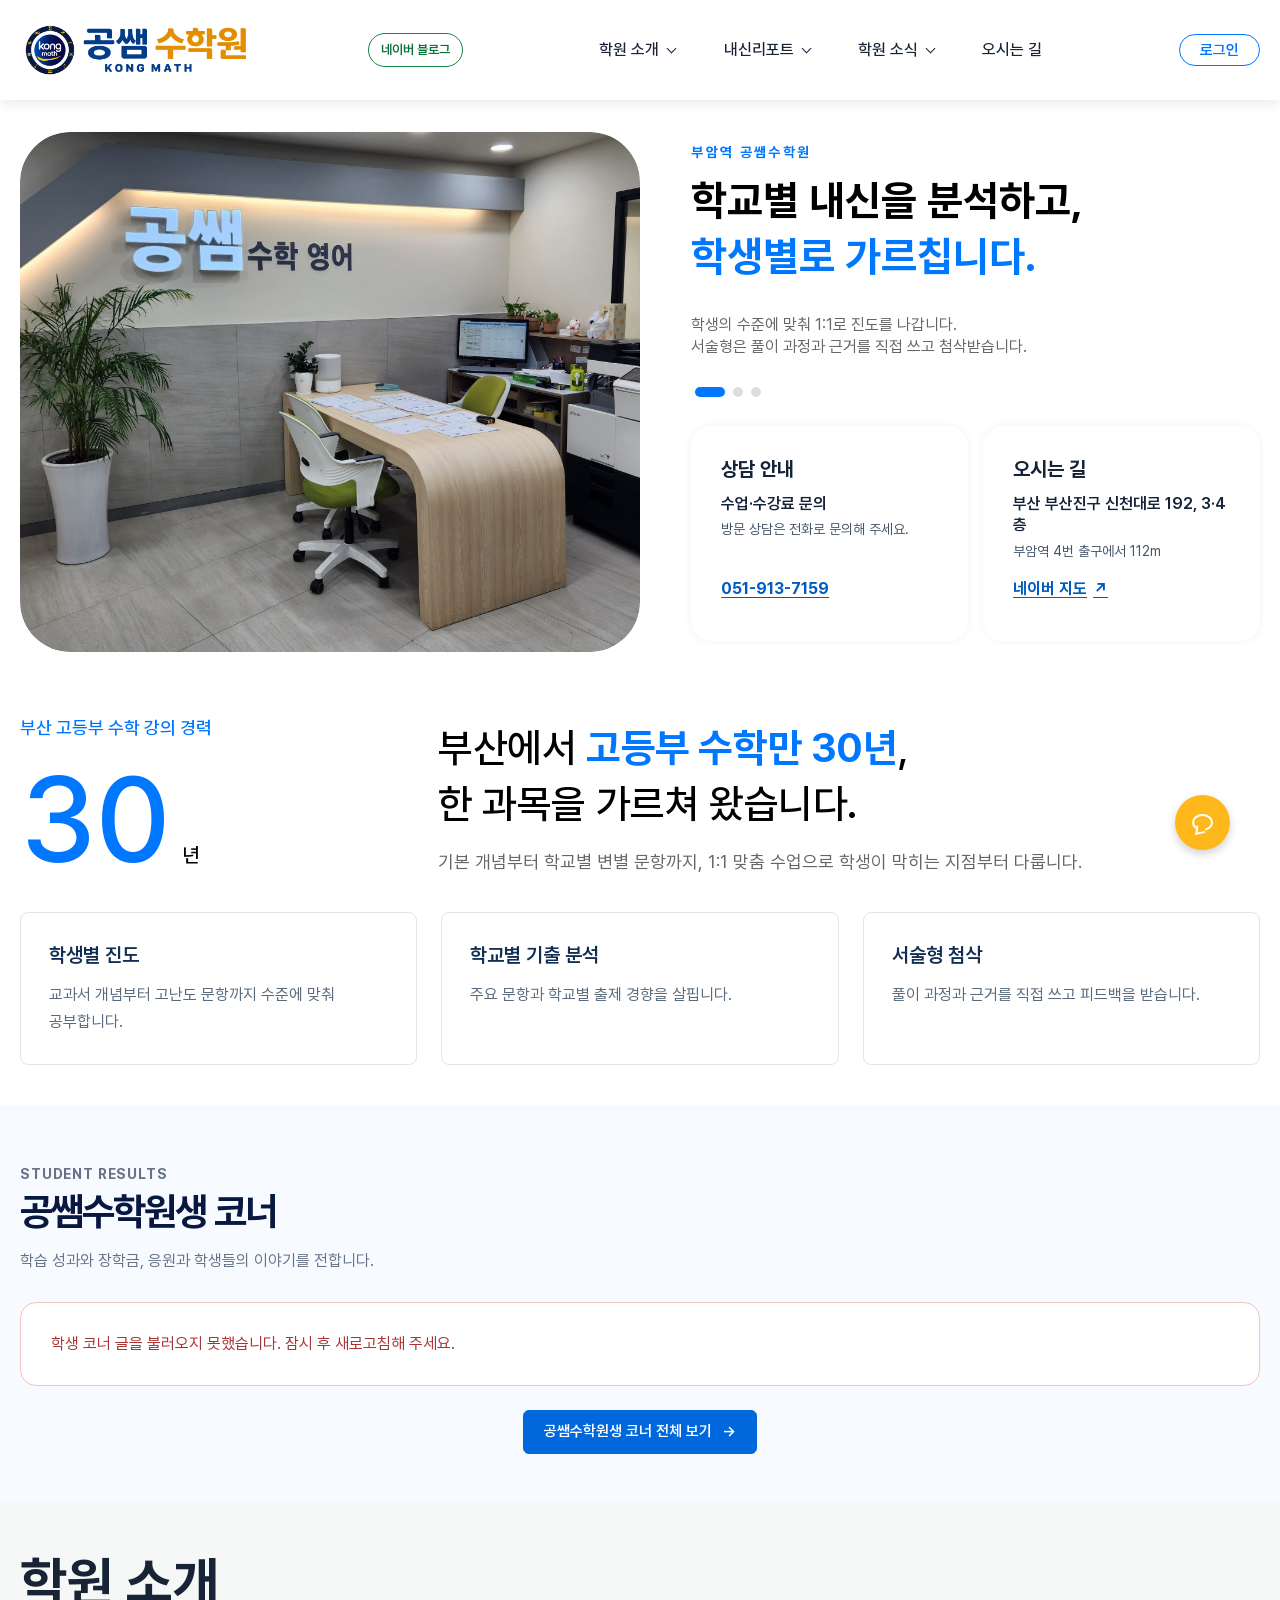
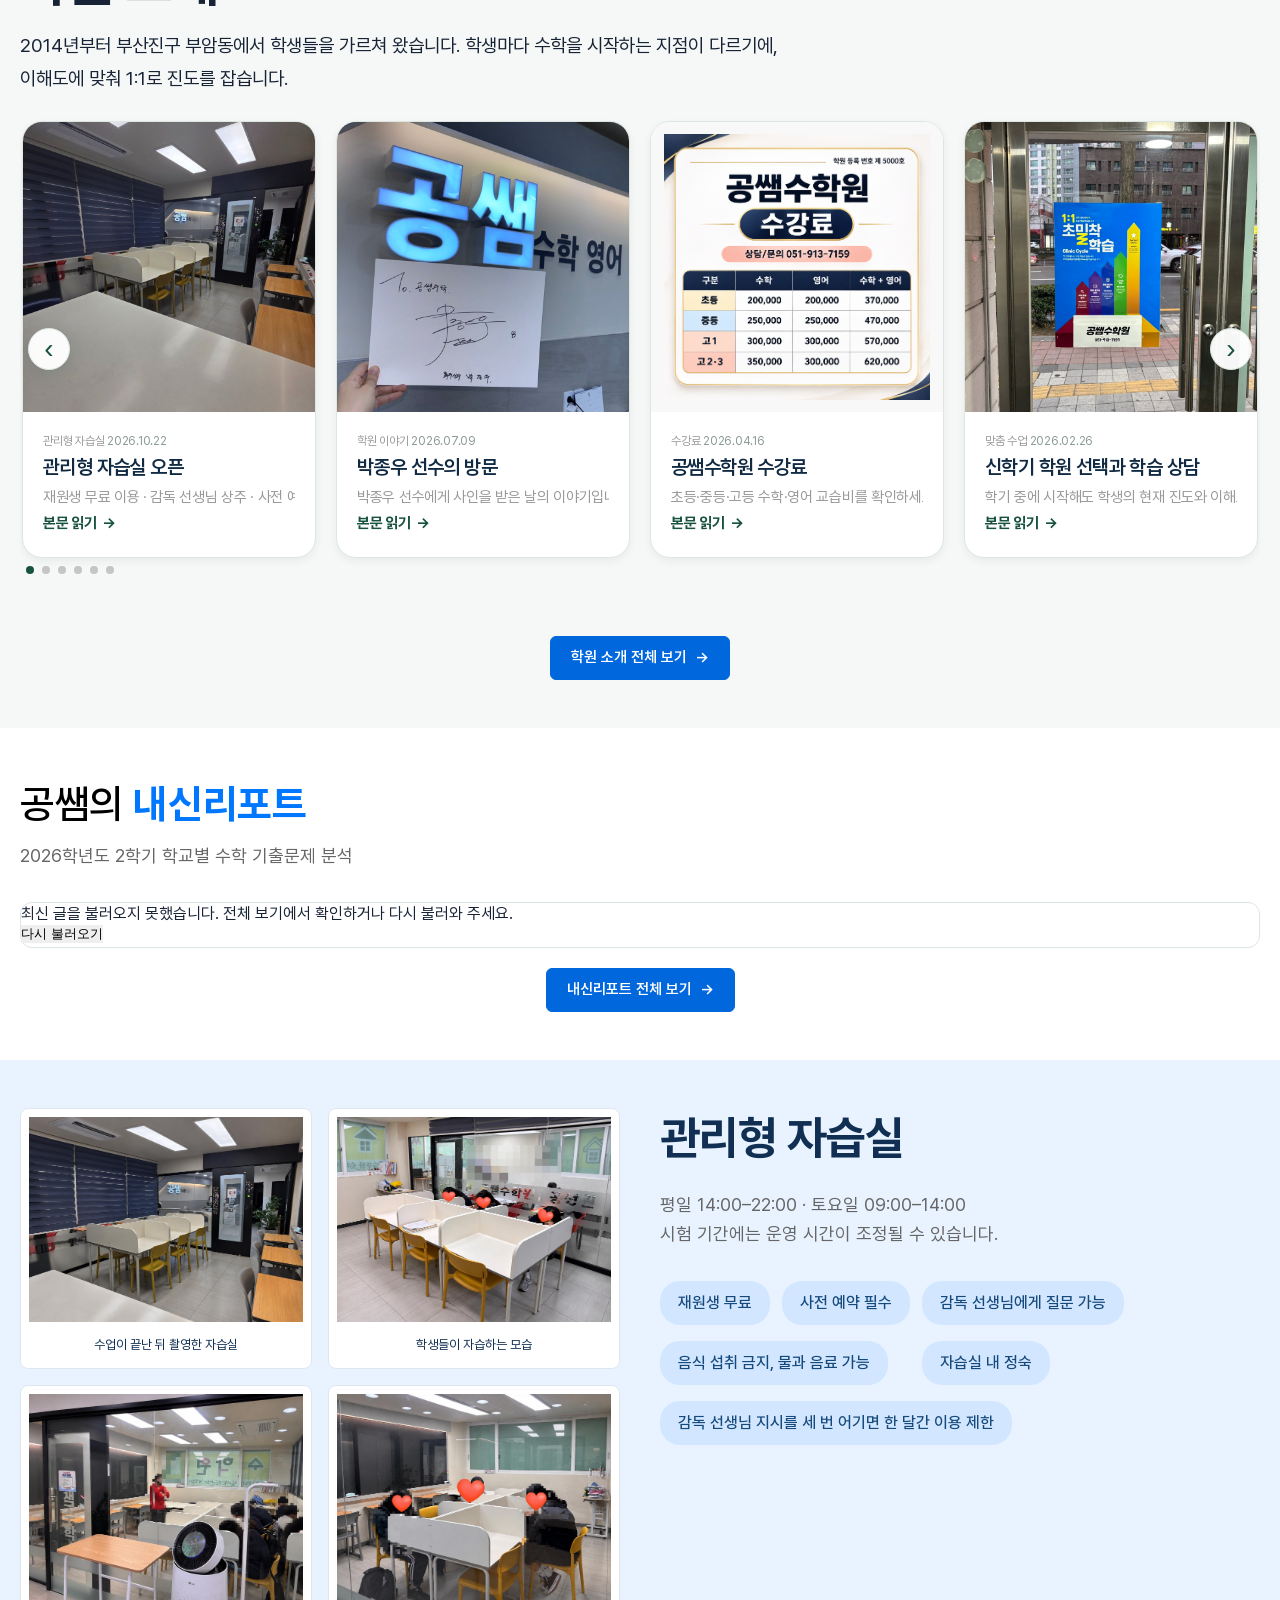
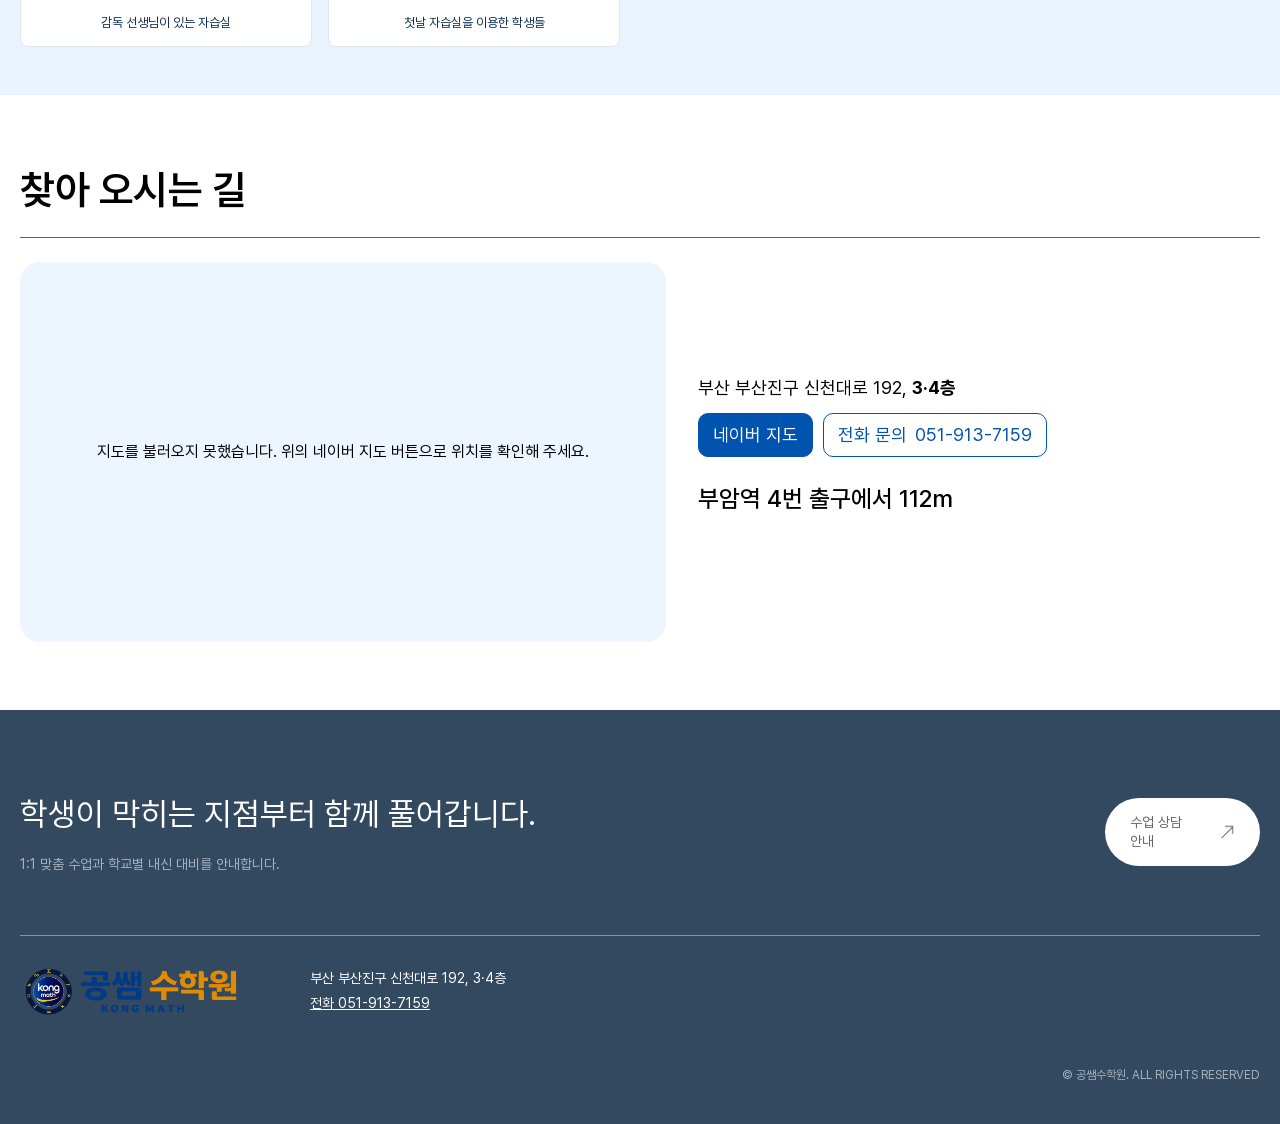
==== commit 468078ce: "Use shared article drawer and hide trailing blog hashtags" ====
--- a/index.html
+++ b/index.html
@@ -53,9 +53,9 @@
   <link rel="stylesheet" href="css/kongmath.css?v=blur-removal">
   <link rel="stylesheet" href="css/academy-cards.css?v=academy-six-card-slider-v3">
   <link rel="stylesheet" href="css/reviews.css?v=student-card-component-preview">
-  <script defer src="js/student-case-card.js?v=student-corner-1.34.0-cards2"></script>
+  <script defer src="js/student-case-card.js?v=reader-1"></script>
   <script defer src="js/home-content.js?v=studyroom-academy-admin-1"></script>
-  <script defer src="js/latest-exam-reports.js?v=latest-three-1"></script>
+  <script defer src="js/latest-exam-reports.js?v=reader-1"></script>
 <script defer src="js/student-preview.js?v=student-corner-1.34.0-cards2"></script>
   <script>
     const formerSectionPage = new Map([
@@ -78,7 +78,7 @@
       window.location.replace("reports.html" + window.location.hash);
     }
   </script>
-<script defer src="js/home-academy-cards.js?v=card-photo-detail-1"></script>
+<script defer src="js/home-academy-cards.js?v=reader-1"></script>
   <script defer src="js/footer-component.js?v=managed-layout"></script>
 <link rel="stylesheet" href="css/home-compact.css?v=report-align-1">
 <link rel="stylesheet" href="css/home-feature-design.css?v=1.28.1">
@@ -87,7 +87,7 @@
 <script defer src="js/studyroom-boxes.js?v=studyroom-boxes-1"></script>
 <link rel="stylesheet" href="css/home-study-photo-design.css?v=1.28.0">
 <script defer src="js/home-study-photo-design.js?v=1.28.0"></script>
-<link rel="stylesheet" href="css/home-width.css?v=1460-1"><script defer src="js/studyroom-wide.js?v=wide-1"></script><link rel="stylesheet" href="css/studyroom-guide.css?v=guide-3"><script defer src="js/site-image-viewer.js?v=2"></script><link rel="stylesheet" href="css/card-interactions.css?v=2"><script defer src="js/card-interactions.js?v=1"></script><link rel="stylesheet" href="css/student-corner.css?v=1.34.0-cards3"></head>
+<link rel="stylesheet" href="css/home-width.css?v=1460-1"><script defer src="js/studyroom-wide.js?v=wide-1"></script><link rel="stylesheet" href="css/studyroom-guide.css?v=guide-3"><script defer src="js/site-image-viewer.js?v=2"></script><link rel="stylesheet" href="css/card-interactions.css?v=2"><script defer src="js/card-interactions.js?v=1"></script><link rel="stylesheet" href="css/student-corner.css?v=1.34.0-cards3"><script defer src="js/article-reader.js?v=1"></script></head>
 
 <body class="km-home-compact">
   <div id="wrap">
